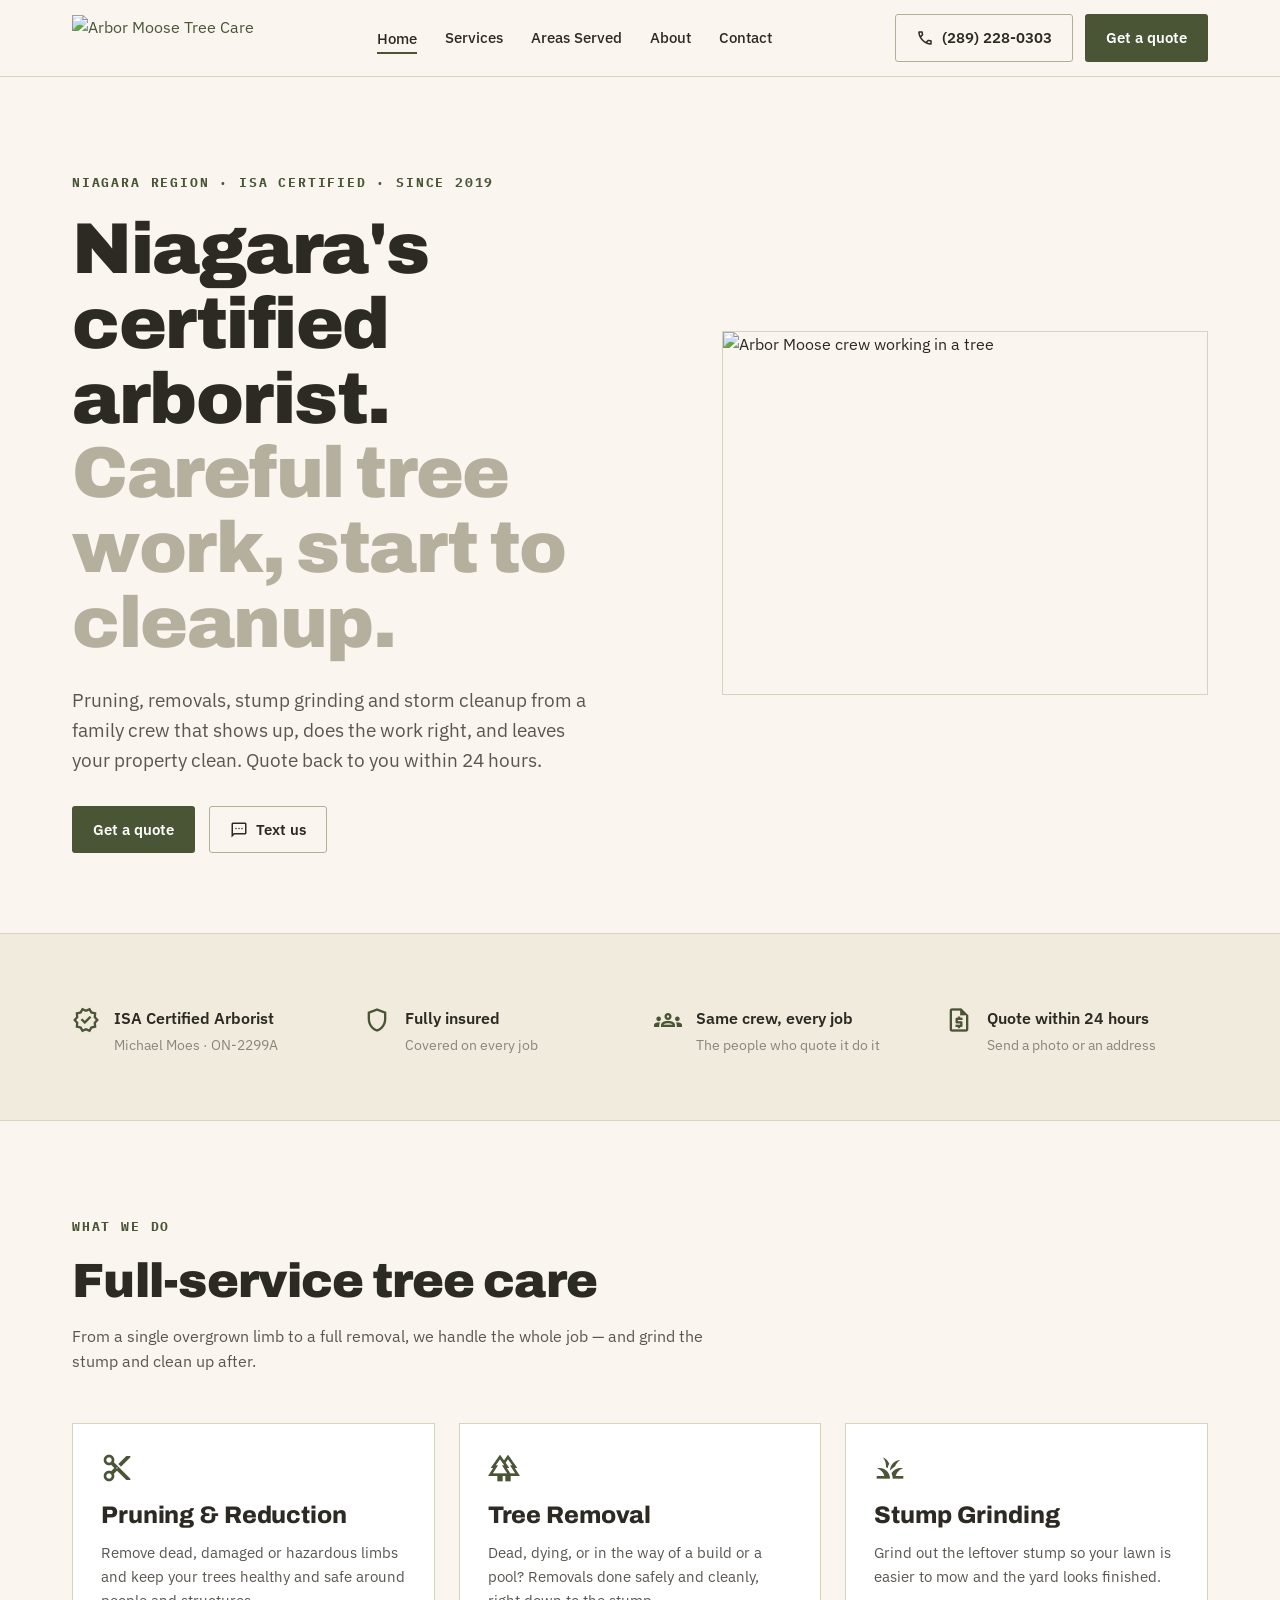
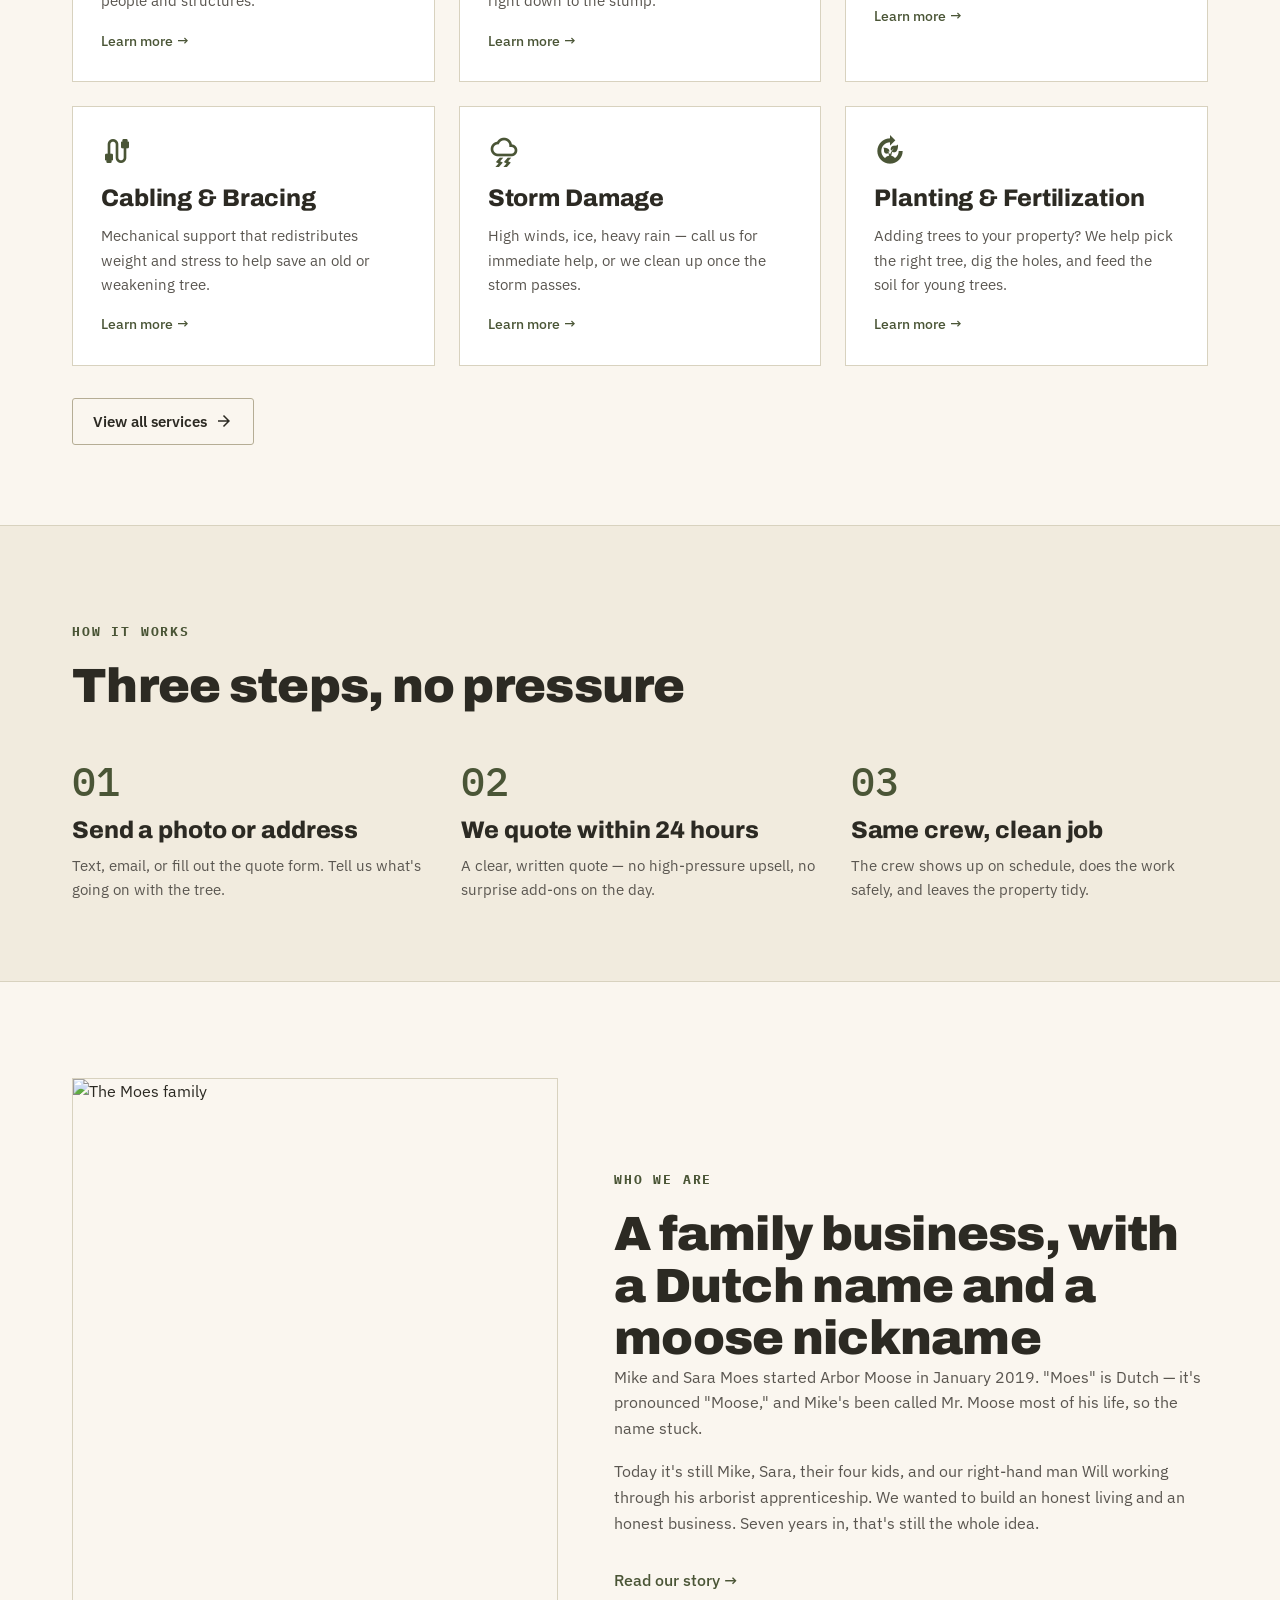
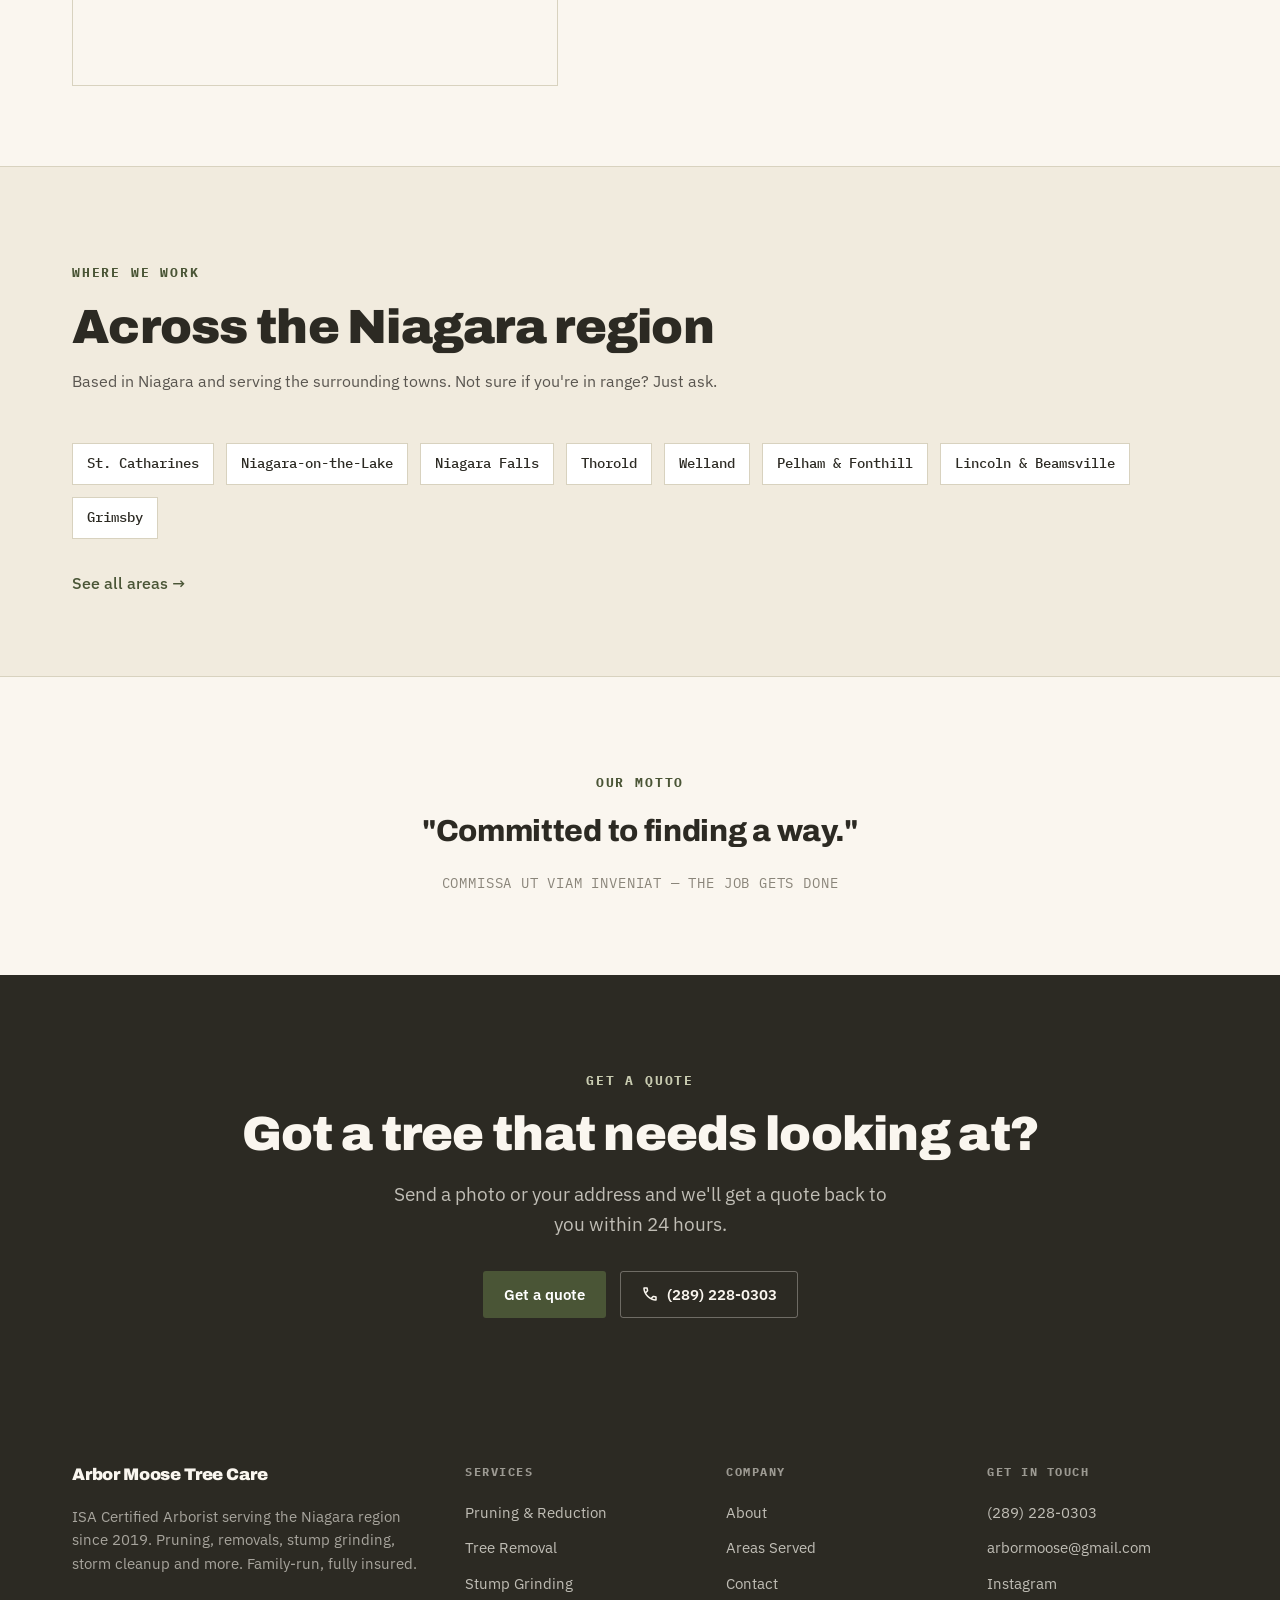
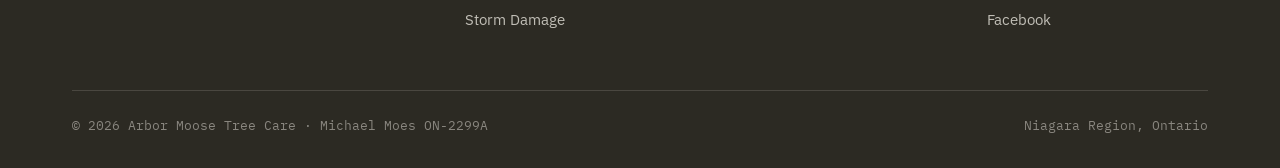
==== index.html @ eb131a4c "Arbor Moose demo site" ====
<!DOCTYPE html>
<html lang="en">
<head>
  <meta charset="UTF-8" />
  <meta name="viewport" content="width=device-width, initial-scale=1" />
  <title>Arbor Moose Tree Care | Certified Arborist in Niagara</title>
  <meta name="description" content="ISA Certified Arborist serving the Niagara region. Pruning, tree removal, stump grinding, cabling, storm damage and planting. Family-run since 2019. Get a quote within 24 hours." />
  <link rel="preconnect" href="https://fonts.googleapis.com" />
  <link rel="preconnect" href="https://fonts.gstatic.com" crossorigin />
  <link href="https://fonts.googleapis.com/css2?family=Archivo:wght@800;900&family=IBM+Plex+Sans:wght@400;500;600&family=IBM+Plex+Mono:wght@500;700&display=swap" rel="stylesheet" />
  <link rel="stylesheet" href="https://fonts.googleapis.com/css2?family=Material+Symbols+Outlined:opsz,wght,FILL,GRAD@24,400,0,0" />
  <link rel="stylesheet" href="styles.css" />
</head>
<body>

  <!-- HEADER -->
  <header class="site-header">
    <div class="container">
      <a class="brand-logo" href="index.html">
        <img src="https://images.squarespace-cdn.com/content/v1/6519e0341ae9af156c9cbae3/7228d030-b891-47cd-bd61-16172ab55fe0/ArborMooseTC-FINAL-web.png?format=1500w" alt="Arbor Moose Tree Care" />
      </a>
      <nav class="nav-links">
        <a href="index.html" class="active">Home</a>
        <a href="services.html">Services</a>
        <a href="areas.html">Areas Served</a>
        <a href="about.html">About</a>
        <a href="contact.html">Contact</a>
      </nav>
      <div class="nav-cta">
        <a class="btn btn-outline" href="tel:2892280303"><span class="material-symbols-outlined" style="font-size:18px">call</span> (289) 228-0303</a>
        <a class="btn btn-primary" href="contact.html">Get a quote</a>
        <button class="menu-toggle" aria-label="Menu">Menu</button>
      </div>
    </div>
  </header>

  <!-- HERO -->
  <section class="hero">
    <div class="container hero-split">
      <div class="reveal">
        <span class="eyebrow">Niagara Region · ISA Certified · Since 2019</span>
        <h1><span>Niagara's certified arborist.</span> <span class="ink-fade">Careful tree work, start to cleanup.</span></h1>
        <p class="lead">Pruning, removals, stump grinding and storm cleanup from a family crew that shows up, does the work right, and leaves your property clean. Quote back to you within 24 hours.</p>
        <div class="btn-row">
          <a class="btn btn-primary" href="contact.html">Get a quote</a>
          <a class="btn btn-outline" href="sms:2892280303"><span class="material-symbols-outlined" style="font-size:18px">sms</span> Text us</a>
        </div>
      </div>
      <div class="hero-photo reveal">
        <img class="photo" src="https://images.squarespace-cdn.com/content/v1/6519e0341ae9af156c9cbae3/4b97ef06-9db8-42a0-84b2-e4a99179d29b/20220610_112926.jpg" alt="Arbor Moose crew working in a tree" />
      </div>
    </div>
  </section>

  <!-- TRUST STRIP -->
  <section class="trust-strip tight">
    <div class="container trust-grid">
      <div class="trust-item reveal"><span class="material-symbols-outlined">verified</span><div><h4>ISA Certified Arborist</h4><p>Michael Moes · ON-2299A</p></div></div>
      <div class="trust-item reveal"><span class="material-symbols-outlined">shield</span><div><h4>Fully insured</h4><p>Covered on every job</p></div></div>
      <div class="trust-item reveal"><span class="material-symbols-outlined">groups</span><div><h4>Same crew, every job</h4><p>The people who quote it do it</p></div></div>
      <div class="trust-item reveal"><span class="material-symbols-outlined">request_quote</span><div><h4>Quote within 24 hours</h4><p>Send a photo or an address</p></div></div>
    </div>
  </section>

  <!-- SERVICES OVERVIEW -->
  <section>
    <div class="container">
      <div class="section-head reveal">
        <span class="eyebrow">What we do</span>
        <h2>Full-service tree care</h2>
        <p>From a single overgrown limb to a full removal, we handle the whole job — and grind the stump and clean up after.</p>
      </div>
      <div class="grid-3">
        <div class="card reveal"><span class="material-symbols-outlined">content_cut</span><h3>Pruning &amp; Reduction</h3><p>Remove dead, damaged or hazardous limbs and keep your trees healthy and safe around people and structures.</p><a class="link-arrow" href="services.html">Learn more <span class="ar">→</span></a></div>
        <div class="card reveal"><span class="material-symbols-outlined">forest</span><h3>Tree Removal</h3><p>Dead, dying, or in the way of a build or a pool? Removals done safely and cleanly, right down to the stump.</p><a class="link-arrow" href="services.html">Learn more <span class="ar">→</span></a></div>
        <div class="card reveal"><span class="material-symbols-outlined">grass</span><h3>Stump Grinding</h3><p>Grind out the leftover stump so your lawn is easier to mow and the yard looks finished.</p><a class="link-arrow" href="services.html">Learn more <span class="ar">→</span></a></div>
        <div class="card reveal"><span class="material-symbols-outlined">cable</span><h3>Cabling &amp; Bracing</h3><p>Mechanical support that redistributes weight and stress to help save an old or weakening tree.</p><a class="link-arrow" href="services.html">Learn more <span class="ar">→</span></a></div>
        <div class="card reveal"><span class="material-symbols-outlined">thunderstorm</span><h3>Storm Damage</h3><p>High winds, ice, heavy rain — call us for immediate help, or we clean up once the storm passes.</p><a class="link-arrow" href="services.html">Learn more <span class="ar">→</span></a></div>
        <div class="card reveal"><span class="material-symbols-outlined">compost</span><h3>Planting &amp; Fertilization</h3><p>Adding trees to your property? We help pick the right tree, dig the holes, and feed the soil for young trees.</p><a class="link-arrow" href="services.html">Learn more <span class="ar">→</span></a></div>
      </div>
      <div class="btn-row reveal"><a class="btn btn-outline" href="services.html">View all services <span class="material-symbols-outlined" style="font-size:18px">arrow_forward</span></a></div>
    </div>
  </section>

  <!-- HOW IT WORKS -->
  <section class="trust-strip">
    <div class="container">
      <div class="section-head reveal">
        <span class="eyebrow">How it works</span>
        <h2>Three steps, no pressure</h2>
      </div>
      <div class="steps">
        <div class="step reveal"><div class="num">01</div><h3>Send a photo or address</h3><p>Text, email, or fill out the quote form. Tell us what's going on with the tree.</p></div>
        <div class="step reveal"><div class="num">02</div><h3>We quote within 24 hours</h3><p>A clear, written quote — no high-pressure upsell, no surprise add-ons on the day.</p></div>
        <div class="step reveal"><div class="num">03</div><h3>Same crew, clean job</h3><p>The crew shows up on schedule, does the work safely, and leaves the property tidy.</p></div>
      </div>
    </div>
  </section>

  <!-- ABOUT TEASER -->
  <section>
    <div class="container two-col">
      <div class="col-photo reveal">
        <img class="photo" src="https://images.squarespace-cdn.com/content/v1/6519e0341ae9af156c9cbae3/07b4c1d0-6e93-46ef-af55-3506576950b1/20210811_190909.jpg" alt="The Moes family" />
      </div>
      <div class="reveal">
        <span class="eyebrow">Who we are</span>
        <h2>A family business, with a Dutch name and a moose nickname</h2>
        <p>Mike and Sara Moes started Arbor Moose in January 2019. "Moes" is Dutch — it's pronounced "Moose," and Mike's been called Mr. Moose most of his life, so the name stuck.</p>
        <p>Today it's still Mike, Sara, their four kids, and our right-hand man Will working through his arborist apprenticeship. We wanted to build an honest living and an honest business. Seven years in, that's still the whole idea.</p>
        <div class="btn-row"><a class="link-arrow" href="about.html">Read our story <span class="ar">→</span></a></div>
      </div>
    </div>
  </section>

  <!-- WHERE WE WORK -->
  <section class="trust-strip">
    <div class="container">
      <div class="section-head reveal">
        <span class="eyebrow">Where we work</span>
        <h2>Across the Niagara region</h2>
        <p>Based in Niagara and serving the surrounding towns. Not sure if you're in range? Just ask.</p>
      </div>
      <div class="chips reveal">
        <div class="chip">St. Catharines</div>
        <div class="chip">Niagara-on-the-Lake</div>
        <div class="chip">Niagara Falls</div>
        <div class="chip">Thorold</div>
        <div class="chip">Welland</div>
        <div class="chip">Pelham &amp; Fonthill</div>
        <div class="chip">Lincoln &amp; Beamsville</div>
        <div class="chip">Grimsby</div>
      </div>
      <div class="btn-row reveal"><a class="link-arrow" href="areas.html">See all areas <span class="ar">→</span></a></div>
    </div>
  </section>

  <!-- VALUES / MOTTO -->
  <section>
    <div class="container quote-block reveal">
      <span class="eyebrow" style="text-align:center">Our motto</span>
      <blockquote>"Committed to finding a way."</blockquote>
      <cite>Commissa ut viam inveniat — the job gets done</cite>
    </div>
  </section>

  <!-- FINAL CTA -->
  <section data-theme="dark" class="cta-final">
    <div class="container">
      <div class="reveal">
        <span class="eyebrow">Get a quote</span>
        <h2>Got a tree that needs looking at?</h2>
        <p class="lead" style="margin:0 auto 8px">Send a photo or your address and we'll get a quote back to you within 24 hours.</p>
        <div class="btn-row">
          <a class="btn btn-primary" href="contact.html">Get a quote</a>
          <a class="btn btn-outline" href="tel:2892280303"><span class="material-symbols-outlined" style="font-size:18px">call</span> (289) 228-0303</a>
        </div>
      </div>
    </div>
  </section>

  <!-- FOOTER -->
  <footer class="site-footer">
    <div class="container">
      <div class="footer-grid">
        <div>
          <span class="brand-logo"><span class="name">Arbor Moose Tree Care</span></span>
          <p>ISA Certified Arborist serving the Niagara region since 2019. Pruning, removals, stump grinding, storm cleanup and more. Family-run, fully insured.</p>
        </div>
        <div>
          <h4>Services</h4>
          <ul class="footer-links">
            <li><a href="services.html">Pruning &amp; Reduction</a></li>
            <li><a href="services.html">Tree Removal</a></li>
            <li><a href="services.html">Stump Grinding</a></li>
            <li><a href="services.html">Storm Damage</a></li>
          </ul>
        </div>
        <div>
          <h4>Company</h4>
          <ul class="footer-links">
            <li><a href="about.html">About</a></li>
            <li><a href="areas.html">Areas Served</a></li>
            <li><a href="contact.html">Contact</a></li>
          </ul>
        </div>
        <div>
          <h4>Get in touch</h4>
          <ul class="footer-links">
            <li><a href="tel:2892280303">(289) 228-0303</a></li>
            <li><a href="mailto:arbormoose@gmail.com">arbormoose@gmail.com</a></li>
            <li><a href="https://www.instagram.com/arbormoose/" target="_blank" rel="noopener">Instagram</a></li>
            <li><a href="https://www.facebook.com/arbormoose/" target="_blank" rel="noopener">Facebook</a></li>
          </ul>
        </div>
      </div>
      <div class="footer-bottom">
        <span>© <span id="year">2026</span> Arbor Moose Tree Care · Michael Moes ON-2299A</span>
        <span>Niagara Region, Ontario</span>
      </div>
    </div>
  </footer>

  <script src="main.js"></script>
</body>
</html>
---- styles.css ----
/* ============================================================
   Arbor Moose Tree Care — Outdoor-Utility-Honest register
   Shared stylesheet for all pages
   ============================================================ */

:root {
  /* Backgrounds — warm sun-bleached system */
  --bg-app:     #faf6ef;
  --bg-surface: #ffffff;
  --bg-elev:    #f1ebde;
  --bg-deep:    #e3dcc8;
  --bg-dark:    #2c2a23;

  /* Brand — weathered olive */
  --brand:        #4a5536;
  --brand-bright: #5d6943;
  --brand-deep:   #2f3722;
  --brand-soft:   #e8e3d0;
  --brand-tint:   #c9ccb1;

  /* Text */
  --ink:        #2c2a23;
  --ink-muted:  #5a5650;
  --ink-soft:   #8a857a;
  --ink-faint:  #b5b09e;

  /* Lines */
  --hairline:        #d8d2bf;
  --hairline-strong: #b5ad95;

  /* Accents */
  --rust:      #a0481c;
  --rust-soft: #efd9c8;
  --mustard:   #b58f3a;

  /* Layout */
  --container: 1200px;
  --container-narrow: 760px;

  /* Radius — sharp */
  --radius: 0;
  --radius-pill: 3px;

  /* Shadows */
  --shadow-sm: 0 1px 2px rgba(44, 42, 35, 0.06), 0 0 0 1px rgba(44, 42, 35, 0.06);
  --shadow-md: 0 4px 14px rgba(44, 42, 35, 0.09), 0 0 0 1px rgba(44, 42, 35, 0.05);
  --shadow-lg: 0 14px 40px rgba(44, 42, 35, 0.16), 0 0 0 1px rgba(44, 42, 35, 0.05);
  --shadow-brand: 0 6px 20px rgba(74, 85, 54, 0.28);

  /* Easings */
  --ease-out: cubic-bezier(0.16, 1, 0.3, 1);
  --ease-in-out: cubic-bezier(0.65, 0, 0.35, 1);

  /* Fonts */
  --font-display: 'Archivo', system-ui, -apple-system, sans-serif;
  --font-body:    'IBM Plex Sans', system-ui, -apple-system, sans-serif;
  --font-mono:    'IBM Plex Mono', ui-monospace, SFMono-Regular, monospace;
}

/* ---------- Reset ---------- */
*, *::before, *::after { box-sizing: border-box; margin: 0; padding: 0; }

html { scroll-behavior: smooth; }

body {
  font-family: var(--font-body);
  font-size: 16px;
  line-height: 1.6;
  color: var(--ink);
  background: var(--bg-app);
  -webkit-font-smoothing: antialiased;
}

img { max-width: 100%; display: block; }

a { color: var(--brand); text-decoration: none; }

/* ---------- Photography treatment ---------- */
.photo {
  filter: contrast(1.02) saturate(0.92) sepia(0.04);
  object-fit: cover;
  width: 100%;
  height: 100%;
}

/* ---------- Typography ---------- */
h1, h2, h3, h4 { font-family: var(--font-display); font-weight: 900; color: var(--ink); }

h1 { font-size: 4.5rem; line-height: 1.04; letter-spacing: -0.02em; }
h2 { font-size: 3rem; line-height: 1.08; letter-spacing: -0.015em; }
h3 { font-size: 1.5rem; line-height: 1.25; letter-spacing: -0.005em; font-weight: 800; }

p { color: var(--ink-muted); max-width: 65ch; }

.lead { font-size: 1.2rem; line-height: 1.55; color: var(--ink-muted); max-width: 520px; }

.ink-fade { color: var(--ink-faint); }

.eyebrow {
  font-family: var(--font-mono);
  font-size: 0.8125rem;
  font-weight: 700;
  text-transform: uppercase;
  letter-spacing: 0.14em;
  color: var(--brand);
  display: block;
  margin-bottom: 18px;
}

/* ---------- Layout ---------- */
.container { max-width: var(--container); margin: 0 auto; padding: 0 32px; }
.narrow { max-width: var(--container-narrow); }

section { padding: 96px 0 80px; }
section.tight { padding: 72px 0 64px; }

.section-head { margin-bottom: 48px; }
.section-head p { margin-top: 16px; }

/* ---------- Header ---------- */
.site-header {
  position: sticky; top: 0; z-index: 100;
  height: 77px;
  display: flex; align-items: center;
  background: rgba(250, 246, 239, 0.92);
  backdrop-filter: saturate(1.4) blur(10px);
  -webkit-backdrop-filter: saturate(1.4) blur(10px);
  border-bottom: 1px solid var(--hairline);
}
.site-header .container { display: flex; align-items: center; justify-content: space-between; width: 100%; }
.brand-logo { display: flex; align-items: center; gap: 10px; }
.brand-logo img { height: 46px; width: auto; filter: none; }
.brand-logo .name { font-family: var(--font-display); font-weight: 900; font-size: 1.05rem; letter-spacing: -0.01em; color: var(--ink); }
.nav-links { display: flex; align-items: center; gap: 28px; }
.nav-links a { color: var(--ink); font-weight: 500; font-size: 0.95rem; padding-bottom: 2px; }
.nav-links a:hover { color: var(--brand); }
.nav-links a.active { border-bottom: 2px solid var(--brand); margin-top: 4px; }
.nav-cta { display: flex; align-items: center; gap: 12px; }

.menu-toggle { display: none; background: none; border: none; cursor: pointer; font-family: var(--font-mono); font-size: 0.8rem; font-weight: 700; text-transform: uppercase; letter-spacing: 0.1em; color: var(--ink); }

/* ---------- Buttons ---------- */
.btn {
  display: inline-flex; align-items: center; gap: 8px;
  font-family: var(--font-body); font-weight: 600; font-size: 14.5px;
  padding: 11px 20px; border-radius: var(--radius-pill);
  cursor: pointer; border: 1px solid transparent;
  transition: transform 200ms var(--ease-out), background 200ms var(--ease-out), box-shadow 200ms var(--ease-out), border-color 200ms var(--ease-out);
}
.btn:active { transform: scale(0.97); transition-duration: 100ms; }
.btn-primary { background: var(--brand); color: #fff; }
.btn-primary:hover { background: var(--brand-bright); transform: translateY(-1px); box-shadow: var(--shadow-brand); }
.btn-outline { background: transparent; color: var(--ink); border: 1px solid var(--hairline-strong); }
.btn-outline:hover { background: var(--brand-soft); border-color: var(--brand); }
.btn-row { display: flex; flex-wrap: wrap; gap: 14px; margin-top: 32px; }

.link-arrow { font-weight: 500; color: var(--brand); display: inline-flex; align-items: center; gap: 4px; }
.link-arrow .ar { transition: transform 200ms var(--ease-out); }
.link-arrow:hover .ar { transform: translateX(2px); }

/* ---------- Hero ---------- */
.hero { padding: 96px 0 80px; }
.hero.compact { padding: 80px 0 56px; }
.hero h1 { margin-bottom: 24px; }
.hero .lead { margin-bottom: 0; }

.hero-split { display: grid; grid-template-columns: 1.1fr 0.9fr; gap: 56px; align-items: center; }
.hero-photo { aspect-ratio: 4/3; overflow: hidden; border: 1px solid var(--hairline); }

/* ---------- Trust strip ---------- */
.trust-strip { background: var(--bg-elev); border-top: 1px solid var(--hairline); border-bottom: 1px solid var(--hairline); }
.trust-grid { display: grid; grid-template-columns: repeat(4, 1fr); gap: 28px; }
.trust-item { display: flex; gap: 14px; align-items: flex-start; }
.trust-item .ic { font-family: var(--font-mono); color: var(--brand); flex-shrink: 0; }
.material-symbols-outlined { font-variation-settings: 'FILL' 0, 'wght' 400, 'GRAD' 0, 'opsz' 24; }
.trust-item .material-symbols-outlined { color: var(--brand); font-size: 28px; }
.trust-item h4 { font-family: var(--font-body); font-weight: 600; font-size: 0.98rem; color: var(--ink); margin-bottom: 2px; }
.trust-item p { font-size: 0.875rem; color: var(--ink-soft); }

/* ---------- Cards / service grid ---------- */
.grid-3 { display: grid; grid-template-columns: repeat(3, 1fr); gap: 24px; }
.grid-2 { display: grid; grid-template-columns: repeat(2, 1fr); gap: 24px; }

.card {
  background: var(--bg-surface); border: 1px solid var(--hairline);
  padding: 28px; border-radius: var(--radius);
  transition: transform 200ms var(--ease-out), box-shadow 200ms var(--ease-out);
}
.card:hover { transform: translateY(-2px); box-shadow: var(--shadow-sm); }
.card .material-symbols-outlined { font-size: 32px; color: var(--brand); margin-bottom: 16px; }
.card h3 { margin-bottom: 10px; }
.card p { font-size: 0.95rem; }
.card .link-arrow { margin-top: 16px; display: inline-flex; font-size: 0.9rem; }

/* ---------- Steps ---------- */
.steps { display: grid; grid-template-columns: repeat(3, 1fr); gap: 32px; }
.step .num { font-family: var(--font-mono); font-size: 2.5rem; font-weight: 500; color: var(--brand); line-height: 1; }
.step h3 { margin: 14px 0 8px; }
.step p { font-size: 0.95rem; }

/* ---------- Chips ---------- */
.chips { display: flex; flex-wrap: wrap; gap: 12px; }
.chip {
  font-family: var(--font-mono); font-size: 0.85rem; font-weight: 500;
  background: var(--bg-surface); border: 1px solid var(--hairline);
  padding: 9px 14px; color: var(--ink);
}
.chip span { color: var(--brand); }

/* ---------- About / two-col ---------- */
.two-col { display: grid; grid-template-columns: 0.9fr 1.1fr; gap: 56px; align-items: center; }
.two-col.flip { grid-template-columns: 1.1fr 0.9fr; }
.two-col .col-photo { aspect-ratio: 4/5; overflow: hidden; border: 1px solid var(--hairline); }
.two-col p + p { margin-top: 18px; }

/* ---------- Quote / testimonial ---------- */
.quote-block { text-align: center; max-width: 760px; margin: 0 auto; }
.quote-block .stars { color: var(--mustard); font-variation-settings: 'FILL' 1; margin-bottom: 20px; }
.quote-block blockquote { font-family: var(--font-display); font-weight: 800; font-size: 1.9rem; line-height: 1.28; letter-spacing: -0.01em; color: var(--ink); }
.quote-block cite { display: block; margin-top: 22px; font-family: var(--font-mono); font-size: 0.85rem; font-style: normal; color: var(--ink-soft); text-transform: uppercase; letter-spacing: 0.06em; }

/* ---------- Areas list ---------- */
.area-card { background: var(--bg-surface); border: 1px solid var(--hairline); padding: 28px; }
.area-card .material-symbols-outlined { color: var(--brand); font-size: 24px; vertical-align: middle; }
.area-card h3 { display: inline-block; margin-left: 6px; vertical-align: middle; }
.area-card p { font-size: 0.95rem; margin-top: 12px; }

/* ---------- Contact ---------- */
.contact-grid { display: grid; grid-template-columns: 1fr 1fr; gap: 48px; }
.contact-card { background: var(--bg-surface); border: 1px solid var(--hairline); padding: 36px; }
.contact-line { display: flex; align-items: center; gap: 14px; padding: 16px 0; border-bottom: 1px solid var(--hairline); }
.contact-line:last-child { border-bottom: none; }
.contact-line .material-symbols-outlined { color: var(--brand); }
.contact-line a, .contact-line span { font-size: 1.05rem; color: var(--ink); font-weight: 500; }
.contact-line small { display: block; font-family: var(--font-mono); font-size: 0.72rem; text-transform: uppercase; letter-spacing: 0.1em; color: var(--ink-soft); }

/* ---------- Dark sections ---------- */
[data-theme="dark"] {
  --bg-app: var(--bg-dark);
  --bg-surface: rgba(255,255,255,0.04);
  --bg-elev: rgba(255,255,255,0.06);
  --ink: #faf6ef;
  --ink-muted: rgba(250,246,239,0.72);
  --ink-soft: rgba(250,246,239,0.55);
  --ink-faint: rgba(250,246,239,0.32);
  --hairline: rgba(250,246,239,0.14);
  --hairline-strong: rgba(250,246,239,0.32);
  --brand-soft: rgba(250,246,239,0.06);
}
[data-theme="dark"] { background: var(--bg-dark); color: var(--ink); }
[data-theme="dark"] .btn-outline { color: var(--ink); border-color: var(--hairline-strong); }
[data-theme="dark"] .btn-outline:hover { background: rgba(250,246,239,0.08); border-color: rgba(250,246,239,0.5); }
[data-theme="dark"] .eyebrow { color: var(--brand-tint); }

.cta-final { text-align: center; }
.cta-final h2 { margin-bottom: 18px; }
.cta-final p { margin: 0 auto; }
.cta-final .btn-row { justify-content: center; }

/* ---------- Footer ---------- */
.site-footer { background: var(--bg-dark); color: rgba(250,246,239,0.72); padding: 64px 0 32px; }
.footer-grid { display: grid; grid-template-columns: 1.6fr 1fr 1fr 1fr; gap: 40px; margin-bottom: 48px; }
.site-footer h4 { font-family: var(--font-mono); font-weight: 700; font-size: 0.78rem; text-transform: uppercase; letter-spacing: 0.12em; color: rgba(250,246,239,0.55); margin-bottom: 18px; }
.site-footer .brand-logo .name { color: #faf6ef; }
.site-footer p { color: rgba(250,246,239,0.6); font-size: 0.92rem; margin-top: 16px; }
.footer-links { list-style: none; }
.footer-links li { margin-bottom: 10px; }
.footer-links a { color: rgba(250,246,239,0.72); font-size: 0.92rem; }
.footer-links a:hover { color: #faf6ef; }
.footer-bottom { border-top: 1px solid rgba(250,246,239,0.14); padding-top: 24px; display: flex; justify-content: space-between; flex-wrap: wrap; gap: 12px; font-size: 0.82rem; color: rgba(250,246,239,0.45); font-family: var(--font-mono); }

/* ---------- Reveal ---------- */
.reveal { opacity: 0; transform: translateY(20px); transition: opacity 0.6s var(--ease-out), transform 0.6s var(--ease-out); }
.reveal.in-view { opacity: 1; transform: translateY(0); }

/* ---------- Responsive ---------- */
@media (max-width: 920px) {
  h1 { font-size: 3rem; }
  h2 { font-size: 2.25rem; }
  .hero-split, .two-col, .two-col.flip, .contact-grid { grid-template-columns: 1fr; gap: 36px; }
  .grid-3, .steps { grid-template-columns: repeat(2, 1fr); }
  .trust-grid { grid-template-columns: repeat(2, 1fr); }
  .footer-grid { grid-template-columns: 1fr 1fr; }
  .nav-links, .nav-cta .btn-quote-label { display: none; }
  .menu-toggle { display: inline-block; }
  .nav-links.open { display: flex; position: absolute; top: 77px; left: 0; right: 0; flex-direction: column; background: var(--bg-app); border-bottom: 1px solid var(--hairline); padding: 20px 32px; gap: 18px; }
}
@media (max-width: 560px) {
  .container { padding: 0 20px; }
  h1 { font-size: 2.4rem; }
  h2 { font-size: 1.9rem; }
  .grid-3, .grid-2, .steps, .trust-grid, .footer-grid { grid-template-columns: 1fr; }
  .quote-block blockquote { font-size: 1.4rem; }
}

@media (prefers-reduced-motion: reduce) {
  .reveal { transform: none; transition: opacity 0.3s ease; }
  html { scroll-behavior: auto; }
}
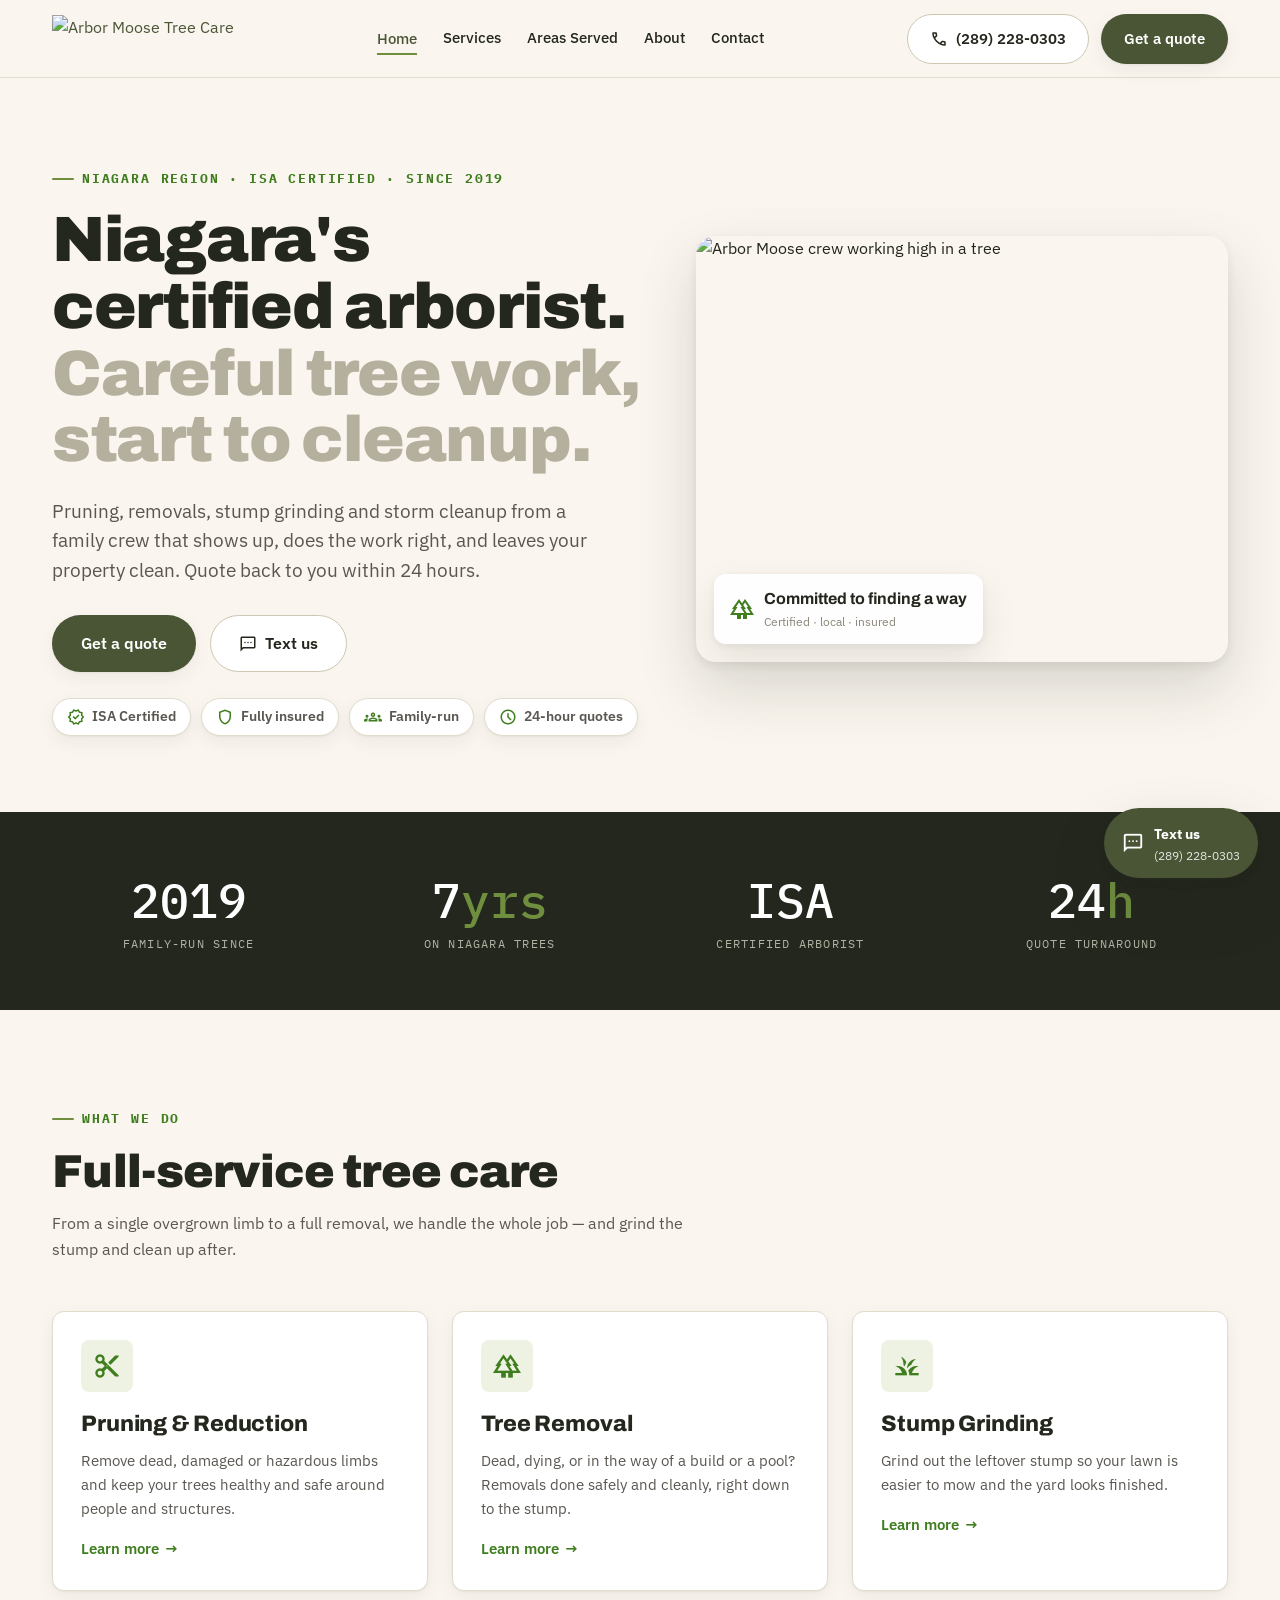
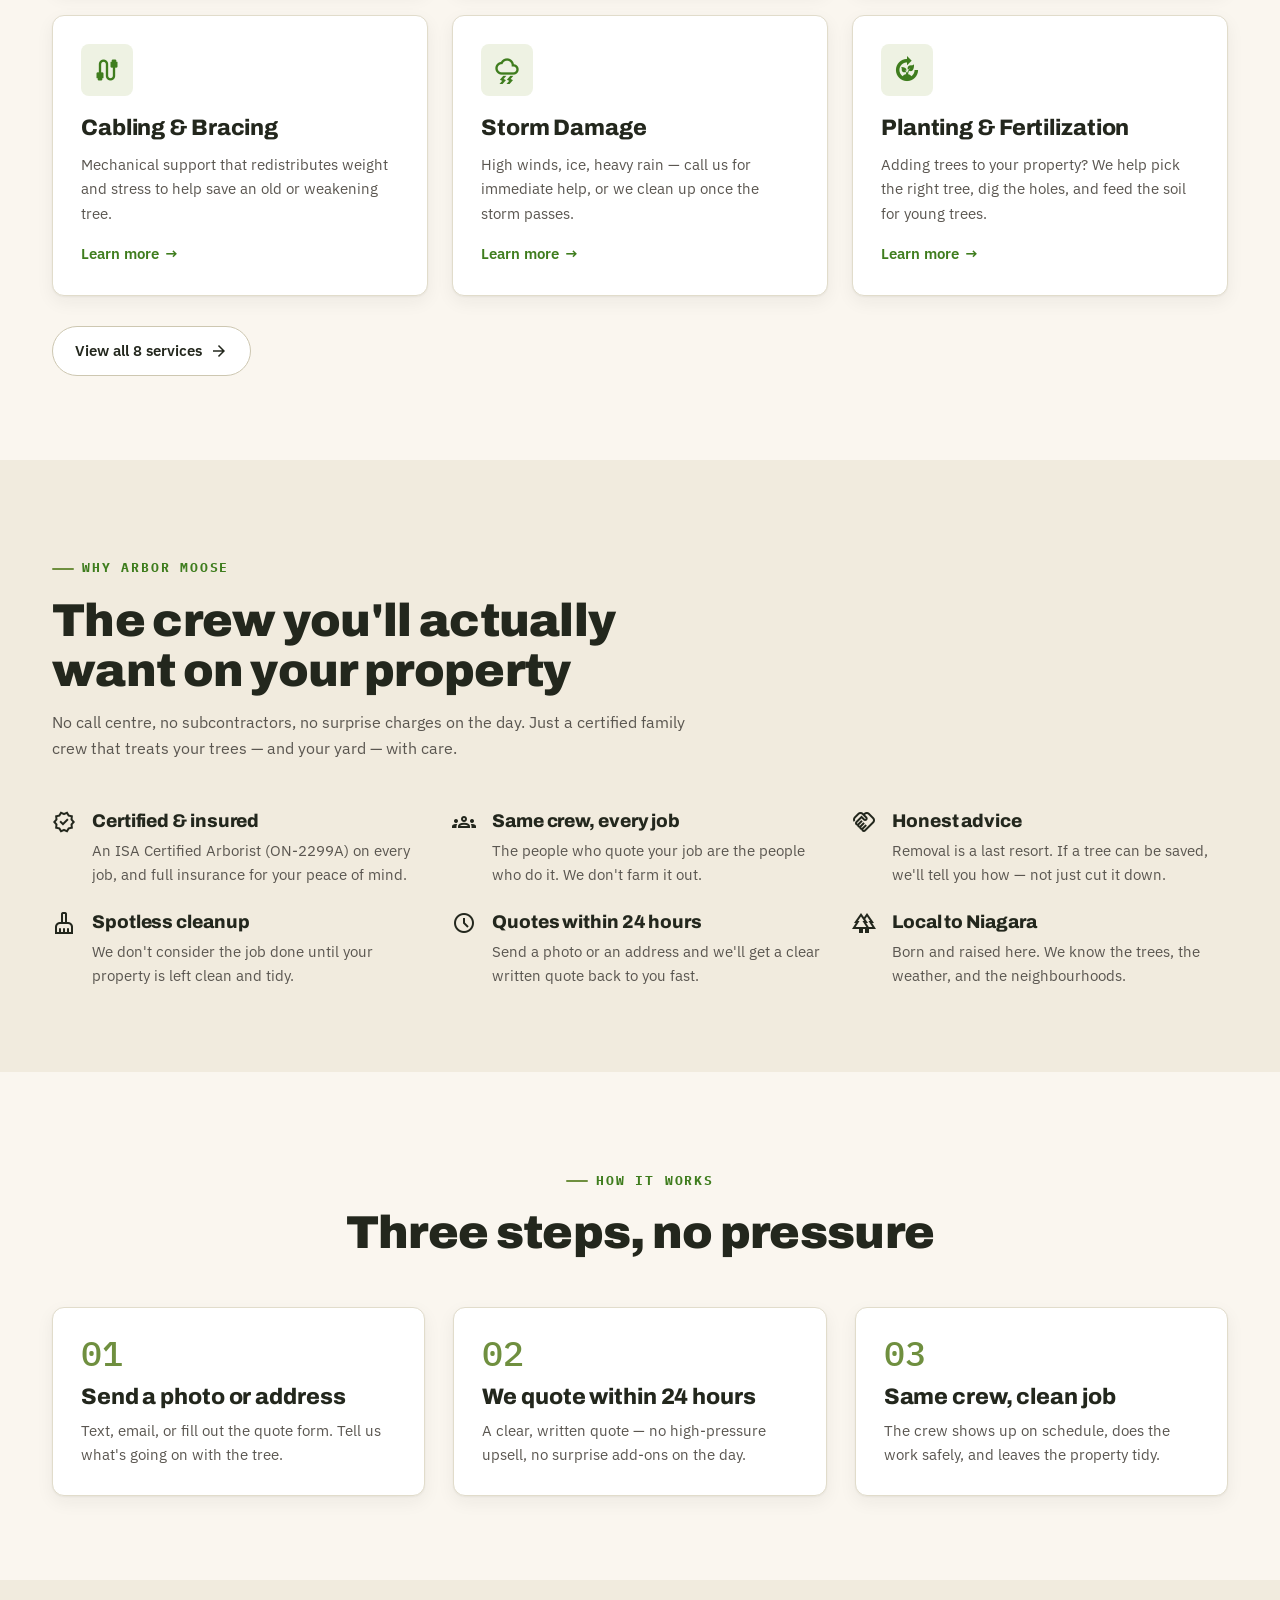
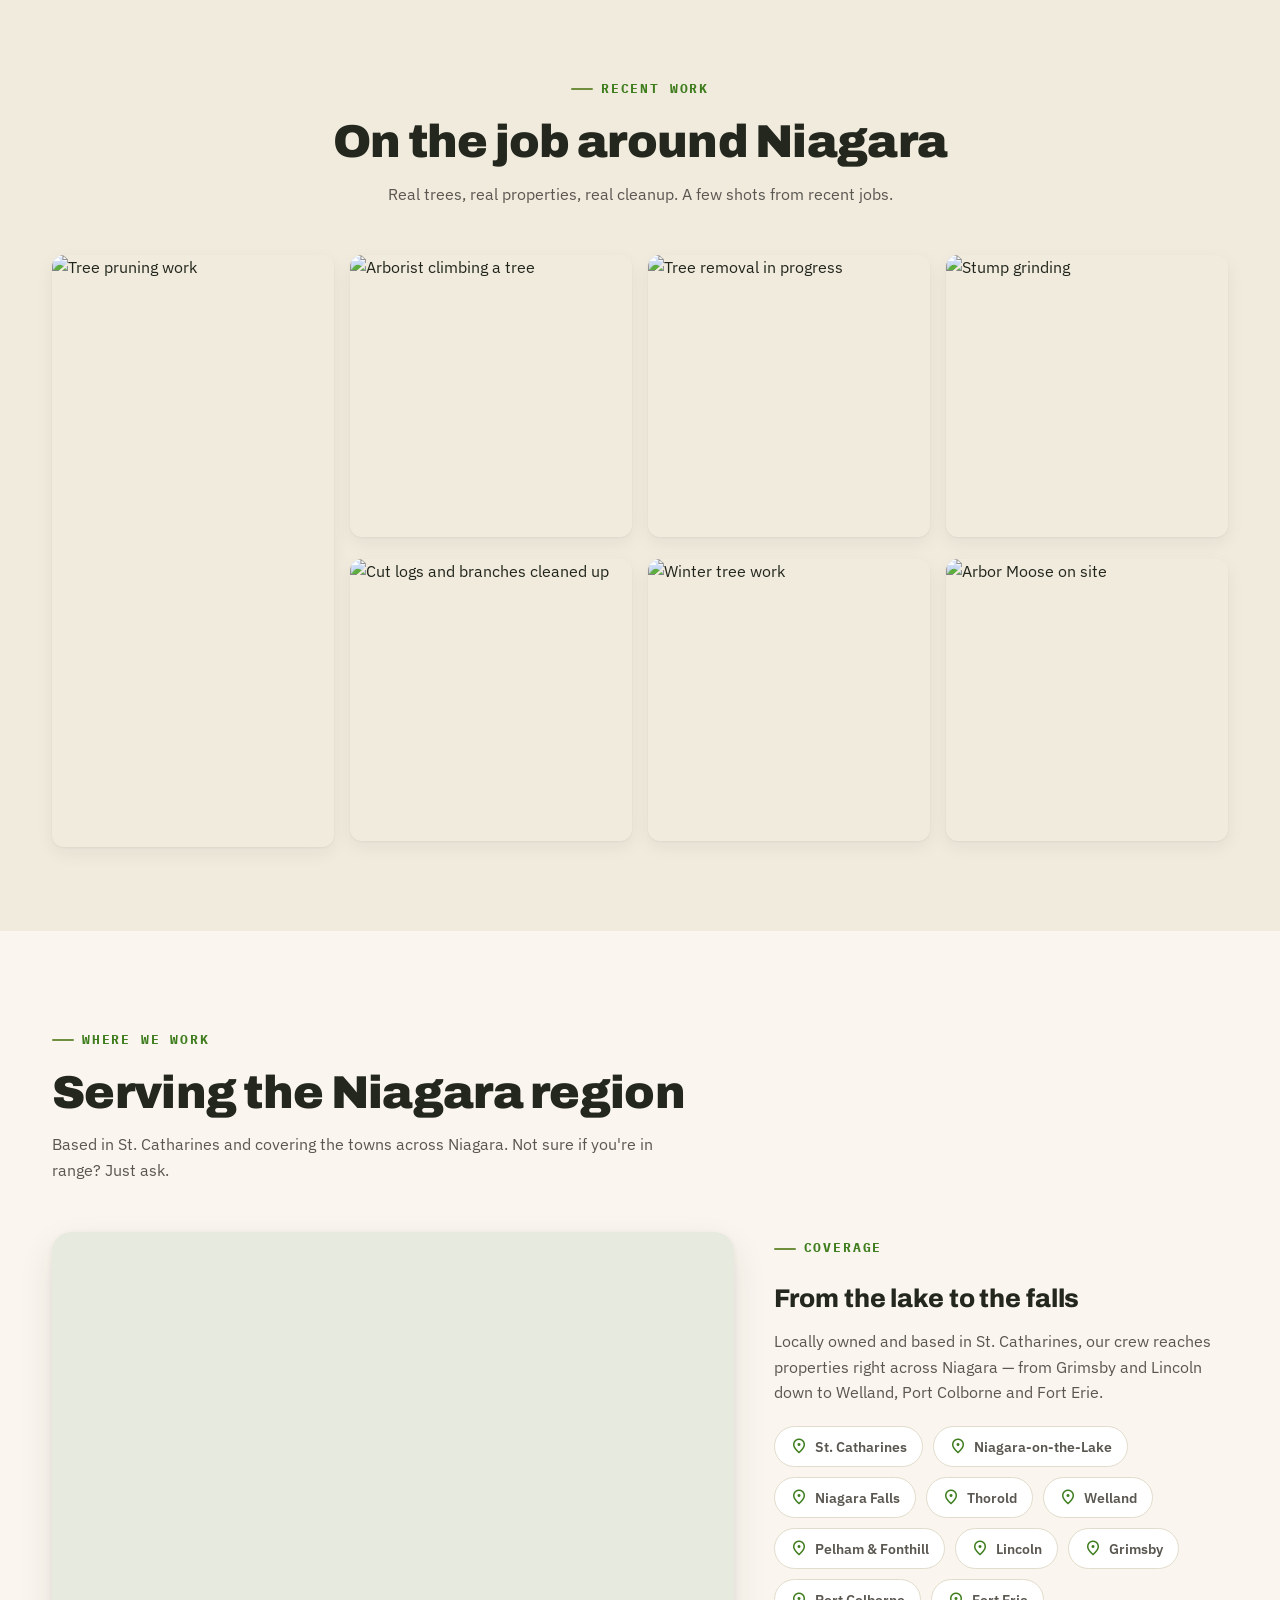
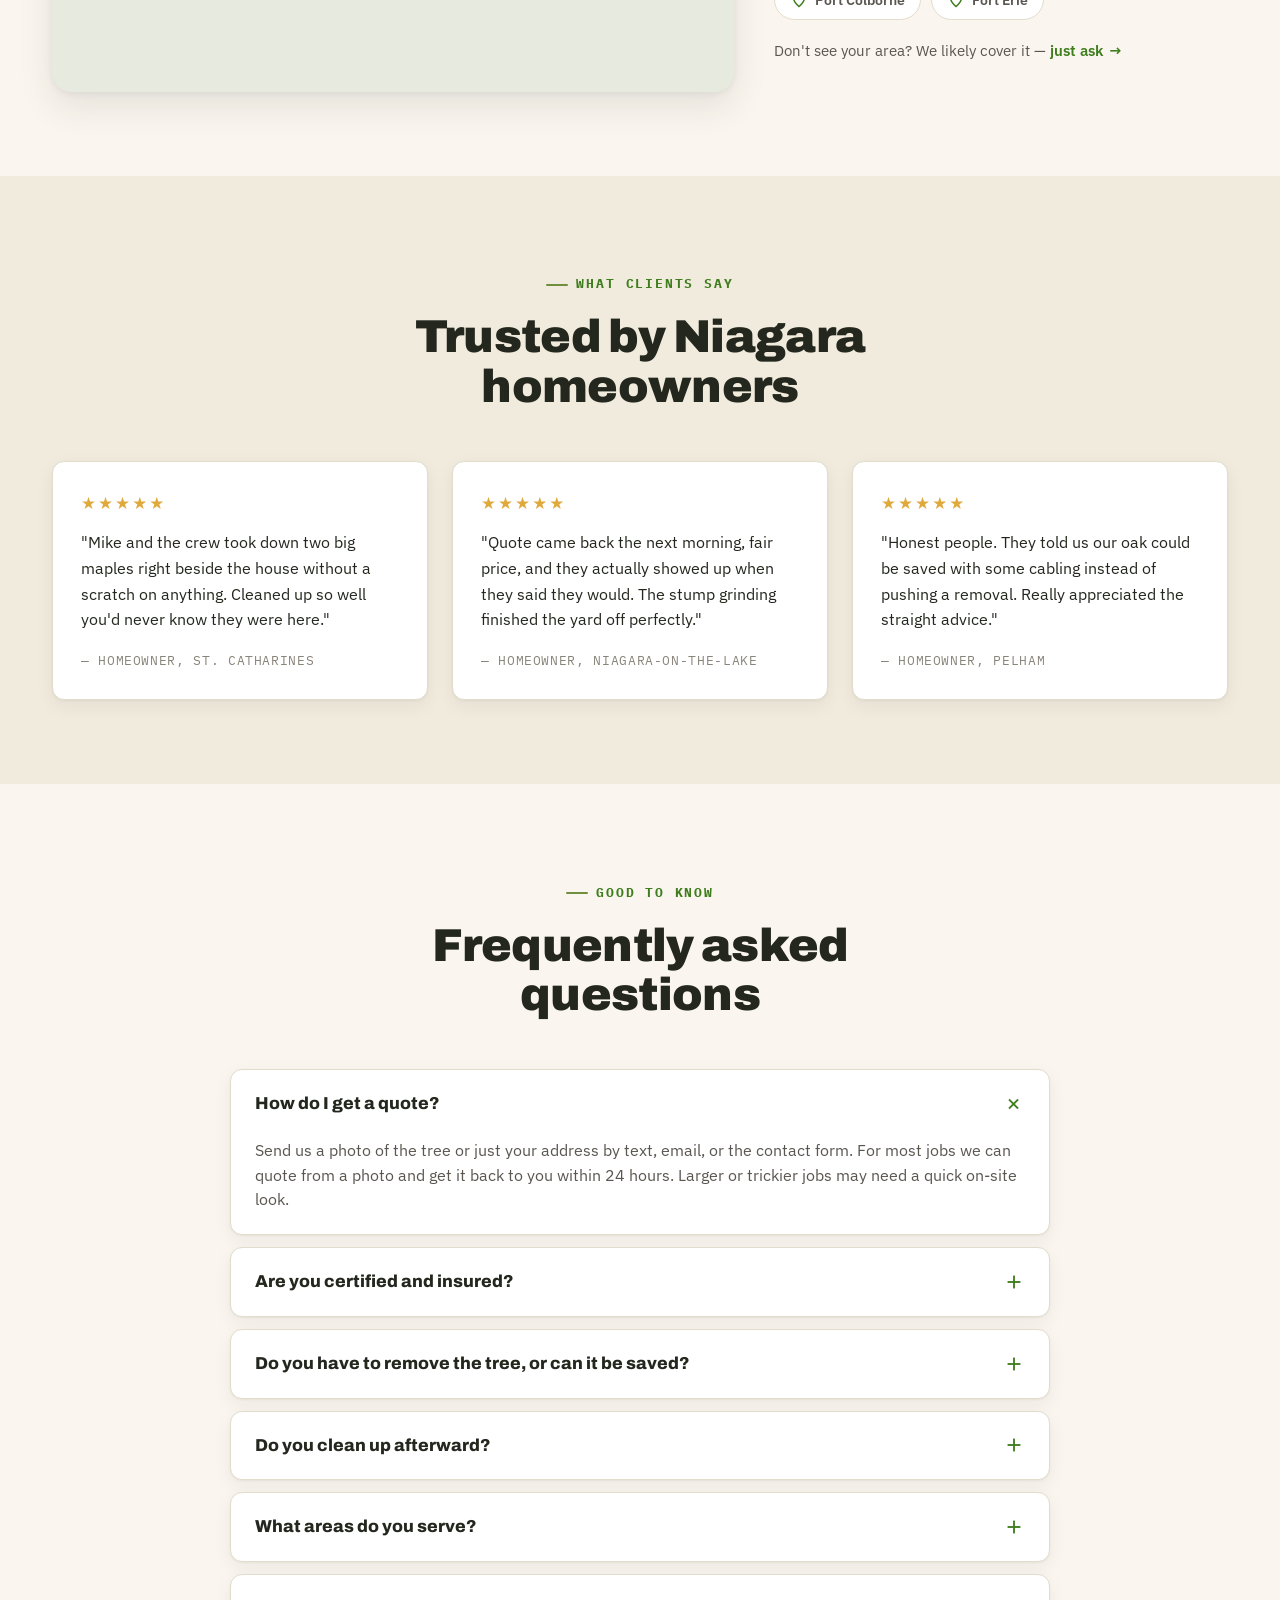
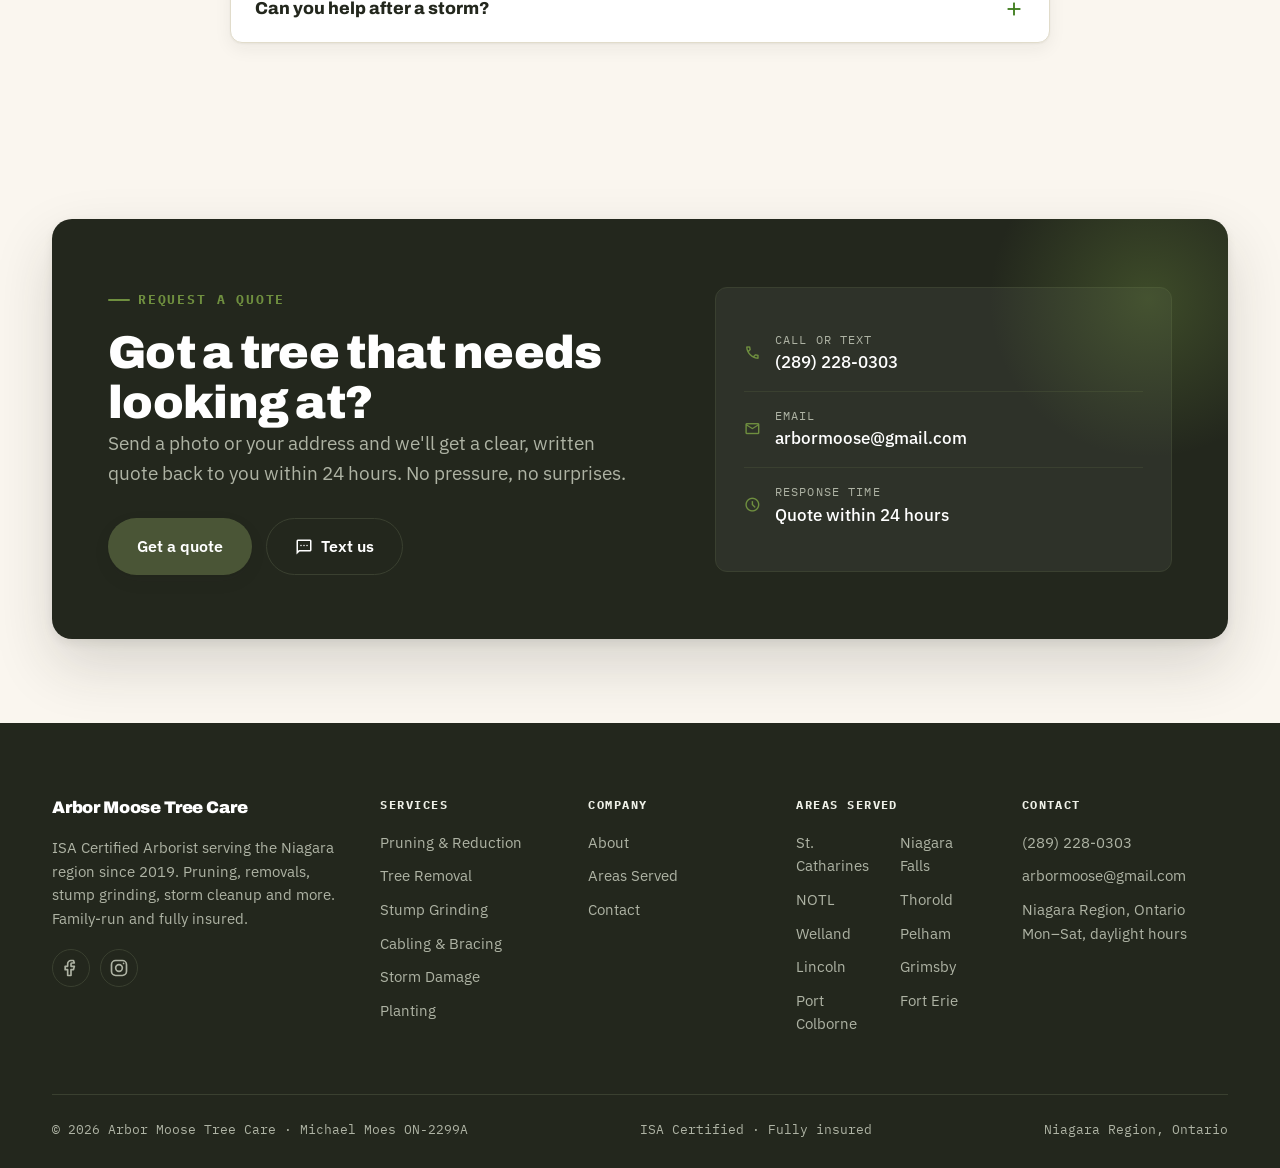
==== commit 6bed10f8: "Bigger build: rounded UI, map, stats, FAQ, testimonials, long footer" ====
--- a/index.html
+++ b/index.html
@@ -4,7 +4,7 @@
   <meta charset="UTF-8" />
   <meta name="viewport" content="width=device-width, initial-scale=1" />
   <title>Arbor Moose Tree Care | Certified Arborist in Niagara</title>
-  <meta name="description" content="ISA Certified Arborist serving the Niagara region. Pruning, tree removal, stump grinding, cabling, storm damage and planting. Family-run since 2019. Get a quote within 24 hours." />
+  <meta name="description" content="ISA Certified Arborist serving the Niagara region. Pruning, tree removal, stump grinding, cabling, storm damage and planting. Family-run since 2019. Quote within 24 hours." />
   <link rel="preconnect" href="https://fonts.googleapis.com" />
   <link rel="preconnect" href="https://fonts.gstatic.com" crossorigin />
   <link href="https://fonts.googleapis.com/css2?family=Archivo:wght@800;900&family=IBM+Plex+Sans:wght@400;500;600&family=IBM+Plex+Mono:wght@500;700&display=swap" rel="stylesheet" />
@@ -42,23 +42,33 @@
         <h1><span>Niagara's certified arborist.</span> <span class="ink-fade">Careful tree work, start to cleanup.</span></h1>
         <p class="lead">Pruning, removals, stump grinding and storm cleanup from a family crew that shows up, does the work right, and leaves your property clean. Quote back to you within 24 hours.</p>
         <div class="btn-row">
-          <a class="btn btn-primary" href="contact.html">Get a quote</a>
-          <a class="btn btn-outline" href="sms:2892280303"><span class="material-symbols-outlined" style="font-size:18px">sms</span> Text us</a>
+          <a class="btn btn-primary btn-lg" href="contact.html">Get a quote</a>
+          <a class="btn btn-outline btn-lg" href="sms:2892280303"><span class="material-symbols-outlined" style="font-size:18px">sms</span> Text us</a>
+        </div>
+        <div class="hero-pills">
+          <span class="hero-pill"><span class="material-symbols-outlined">verified</span> ISA Certified</span>
+          <span class="hero-pill"><span class="material-symbols-outlined">shield</span> Fully insured</span>
+          <span class="hero-pill"><span class="material-symbols-outlined">groups</span> Family-run</span>
+          <span class="hero-pill"><span class="material-symbols-outlined">schedule</span> 24-hour quotes</span>
         </div>
       </div>
       <div class="hero-photo reveal">
-        <img class="photo" src="https://images.squarespace-cdn.com/content/v1/6519e0341ae9af156c9cbae3/4b97ef06-9db8-42a0-84b2-e4a99179d29b/20220610_112926.jpg" alt="Arbor Moose crew working in a tree" />
-      </div>
-    </div>
-  </section>
-
-  <!-- TRUST STRIP -->
-  <section class="trust-strip tight">
-    <div class="container trust-grid">
-      <div class="trust-item reveal"><span class="material-symbols-outlined">verified</span><div><h4>ISA Certified Arborist</h4><p>Michael Moes · ON-2299A</p></div></div>
-      <div class="trust-item reveal"><span class="material-symbols-outlined">shield</span><div><h4>Fully insured</h4><p>Covered on every job</p></div></div>
-      <div class="trust-item reveal"><span class="material-symbols-outlined">groups</span><div><h4>Same crew, every job</h4><p>The people who quote it do it</p></div></div>
-      <div class="trust-item reveal"><span class="material-symbols-outlined">request_quote</span><div><h4>Quote within 24 hours</h4><p>Send a photo or an address</p></div></div>
+        <img class="photo" src="https://images.squarespace-cdn.com/content/v1/6519e0341ae9af156c9cbae3/4b97ef06-9db8-42a0-84b2-e4a99179d29b/20220610_112926.jpg" alt="Arbor Moose crew working high in a tree" />
+        <div class="hero-badge">
+          <span class="material-symbols-outlined">forest</span>
+          <div><b>Committed to finding a way</b><small>Certified · local · insured</small></div>
+        </div>
+      </div>
+    </div>
+  </section>
+
+  <!-- STATS BAND -->
+  <section class="stats-band tight">
+    <div class="container stats-grid">
+      <div class="stat reveal"><div class="num">2019</div><span class="cap">Family-run since</span></div>
+      <div class="stat reveal"><div class="num">7<span class="u">yrs</span></div><span class="cap">On Niagara trees</span></div>
+      <div class="stat reveal"><div class="num">ISA</div><span class="cap">Certified arborist</span></div>
+      <div class="stat reveal"><div class="num">24<span class="u">h</span></div><span class="cap">Quote turnaround</span></div>
     </div>
   </section>
 
@@ -71,21 +81,40 @@
         <p>From a single overgrown limb to a full removal, we handle the whole job — and grind the stump and clean up after.</p>
       </div>
       <div class="grid-3">
-        <div class="card reveal"><span class="material-symbols-outlined">content_cut</span><h3>Pruning &amp; Reduction</h3><p>Remove dead, damaged or hazardous limbs and keep your trees healthy and safe around people and structures.</p><a class="link-arrow" href="services.html">Learn more <span class="ar">→</span></a></div>
-        <div class="card reveal"><span class="material-symbols-outlined">forest</span><h3>Tree Removal</h3><p>Dead, dying, or in the way of a build or a pool? Removals done safely and cleanly, right down to the stump.</p><a class="link-arrow" href="services.html">Learn more <span class="ar">→</span></a></div>
-        <div class="card reveal"><span class="material-symbols-outlined">grass</span><h3>Stump Grinding</h3><p>Grind out the leftover stump so your lawn is easier to mow and the yard looks finished.</p><a class="link-arrow" href="services.html">Learn more <span class="ar">→</span></a></div>
-        <div class="card reveal"><span class="material-symbols-outlined">cable</span><h3>Cabling &amp; Bracing</h3><p>Mechanical support that redistributes weight and stress to help save an old or weakening tree.</p><a class="link-arrow" href="services.html">Learn more <span class="ar">→</span></a></div>
-        <div class="card reveal"><span class="material-symbols-outlined">thunderstorm</span><h3>Storm Damage</h3><p>High winds, ice, heavy rain — call us for immediate help, or we clean up once the storm passes.</p><a class="link-arrow" href="services.html">Learn more <span class="ar">→</span></a></div>
-        <div class="card reveal"><span class="material-symbols-outlined">compost</span><h3>Planting &amp; Fertilization</h3><p>Adding trees to your property? We help pick the right tree, dig the holes, and feed the soil for young trees.</p><a class="link-arrow" href="services.html">Learn more <span class="ar">→</span></a></div>
-      </div>
-      <div class="btn-row reveal"><a class="btn btn-outline" href="services.html">View all services <span class="material-symbols-outlined" style="font-size:18px">arrow_forward</span></a></div>
+        <div class="card reveal"><div class="ic-wrap"><span class="material-symbols-outlined">content_cut</span></div><h3>Pruning &amp; Reduction</h3><p>Remove dead, damaged or hazardous limbs and keep your trees healthy and safe around people and structures.</p><a class="link-arrow" href="services.html">Learn more <span class="ar">→</span></a></div>
+        <div class="card reveal"><div class="ic-wrap"><span class="material-symbols-outlined">forest</span></div><h3>Tree Removal</h3><p>Dead, dying, or in the way of a build or a pool? Removals done safely and cleanly, right down to the stump.</p><a class="link-arrow" href="services.html">Learn more <span class="ar">→</span></a></div>
+        <div class="card reveal"><div class="ic-wrap"><span class="material-symbols-outlined">grass</span></div><h3>Stump Grinding</h3><p>Grind out the leftover stump so your lawn is easier to mow and the yard looks finished.</p><a class="link-arrow" href="services.html">Learn more <span class="ar">→</span></a></div>
+        <div class="card reveal"><div class="ic-wrap"><span class="material-symbols-outlined">cable</span></div><h3>Cabling &amp; Bracing</h3><p>Mechanical support that redistributes weight and stress to help save an old or weakening tree.</p><a class="link-arrow" href="services.html">Learn more <span class="ar">→</span></a></div>
+        <div class="card reveal"><div class="ic-wrap"><span class="material-symbols-outlined">thunderstorm</span></div><h3>Storm Damage</h3><p>High winds, ice, heavy rain — call us for immediate help, or we clean up once the storm passes.</p><a class="link-arrow" href="services.html">Learn more <span class="ar">→</span></a></div>
+        <div class="card reveal"><div class="ic-wrap"><span class="material-symbols-outlined">compost</span></div><h3>Planting &amp; Fertilization</h3><p>Adding trees to your property? We help pick the right tree, dig the holes, and feed the soil for young trees.</p><a class="link-arrow" href="services.html">Learn more <span class="ar">→</span></a></div>
+      </div>
+      <div class="btn-row reveal"><a class="btn btn-outline" href="services.html">View all 8 services <span class="material-symbols-outlined" style="font-size:18px">arrow_forward</span></a></div>
+    </div>
+  </section>
+
+  <!-- WHY US -->
+  <section class="alt">
+    <div class="container">
+      <div class="section-head reveal">
+        <span class="eyebrow">Why Arbor Moose</span>
+        <h2>The crew you'll actually want on your property</h2>
+        <p>No call centre, no subcontractors, no surprise charges on the day. Just a certified family crew that treats your trees — and your yard — with care.</p>
+      </div>
+      <div class="grid-3">
+        <div class="feature reveal"><div class="ic-wrap"><span class="material-symbols-outlined">verified</span></div><div><h3>Certified &amp; insured</h3><p>An ISA Certified Arborist (ON-2299A) on every job, and full insurance for your peace of mind.</p></div></div>
+        <div class="feature reveal"><div class="ic-wrap"><span class="material-symbols-outlined">groups</span></div><div><h3>Same crew, every job</h3><p>The people who quote your job are the people who do it. We don't farm it out.</p></div></div>
+        <div class="feature reveal"><div class="ic-wrap"><span class="material-symbols-outlined">handshake</span></div><div><h3>Honest advice</h3><p>Removal is a last resort. If a tree can be saved, we'll tell you how — not just cut it down.</p></div></div>
+        <div class="feature reveal"><div class="ic-wrap"><span class="material-symbols-outlined">cleaning_services</span></div><div><h3>Spotless cleanup</h3><p>We don't consider the job done until your property is left clean and tidy.</p></div></div>
+        <div class="feature reveal"><div class="ic-wrap"><span class="material-symbols-outlined">schedule</span></div><div><h3>Quotes within 24 hours</h3><p>Send a photo or an address and we'll get a clear written quote back to you fast.</p></div></div>
+        <div class="feature reveal"><div class="ic-wrap"><span class="material-symbols-outlined">forest</span></div><div><h3>Local to Niagara</h3><p>Born and raised here. We know the trees, the weather, and the neighbourhoods.</p></div></div>
+      </div>
     </div>
   </section>
 
   <!-- HOW IT WORKS -->
-  <section class="trust-strip">
-    <div class="container">
-      <div class="section-head reveal">
+  <section>
+    <div class="container">
+      <div class="section-head center reveal">
         <span class="eyebrow">How it works</span>
         <h2>Three steps, no pressure</h2>
       </div>
@@ -97,63 +126,108 @@
     </div>
   </section>
 
-  <!-- ABOUT TEASER -->
-  <section>
-    <div class="container two-col">
-      <div class="col-photo reveal">
-        <img class="photo" src="https://images.squarespace-cdn.com/content/v1/6519e0341ae9af156c9cbae3/07b4c1d0-6e93-46ef-af55-3506576950b1/20210811_190909.jpg" alt="The Moes family" />
-      </div>
-      <div class="reveal">
-        <span class="eyebrow">Who we are</span>
-        <h2>A family business, with a Dutch name and a moose nickname</h2>
-        <p>Mike and Sara Moes started Arbor Moose in January 2019. "Moes" is Dutch — it's pronounced "Moose," and Mike's been called Mr. Moose most of his life, so the name stuck.</p>
-        <p>Today it's still Mike, Sara, their four kids, and our right-hand man Will working through his arborist apprenticeship. We wanted to build an honest living and an honest business. Seven years in, that's still the whole idea.</p>
-        <div class="btn-row"><a class="link-arrow" href="about.html">Read our story <span class="ar">→</span></a></div>
-      </div>
-    </div>
-  </section>
-
-  <!-- WHERE WE WORK -->
-  <section class="trust-strip">
+  <!-- GALLERY -->
+  <section class="alt">
+    <div class="container">
+      <div class="section-head center reveal">
+        <span class="eyebrow">Recent work</span>
+        <h2>On the job around Niagara</h2>
+        <p>Real trees, real properties, real cleanup. A few shots from recent jobs.</p>
+      </div>
+      <div class="gallery reveal">
+        <div class="g-item tall"><img class="photo" src="https://images.squarespace-cdn.com/content/v1/6519e0341ae9af156c9cbae3/38a358c1-6991-40c9-a82c-68916d13060c/IMG_0678.jpg" alt="Tree pruning work" /></div>
+        <div class="g-item"><img class="photo" src="https://images.squarespace-cdn.com/content/v1/6519e0341ae9af156c9cbae3/202f25c6-7a4e-459a-88e3-a2fc61dfd02f/IMG_0831.jpg" alt="Arborist climbing a tree" /></div>
+        <div class="g-item"><img class="photo" src="https://images.squarespace-cdn.com/content/v1/6519e0341ae9af156c9cbae3/72fa5238-3438-48ea-8c61-5cc91802efc7/IMG_0825.jpg" alt="Tree removal in progress" /></div>
+        <div class="g-item"><img class="photo" src="https://images.squarespace-cdn.com/content/v1/6519e0341ae9af156c9cbae3/abd54312-3091-4ef1-baec-eca3f5c370c4/IMG_1133.JPG" alt="Stump grinding" /></div>
+        <div class="g-item"><img class="photo" src="https://images.squarespace-cdn.com/content/v1/6519e0341ae9af156c9cbae3/23d3e143-2268-40c3-b753-2e682b5fb47c/20211006_101934.jpg" alt="Cut logs and branches cleaned up" /></div>
+        <div class="g-item"><img class="photo" src="https://images.squarespace-cdn.com/content/v1/6519e0341ae9af156c9cbae3/f51714c2-8532-4e18-acab-187da47bf8f4/20221219_102326.jpg" alt="Winter tree work" /></div>
+        <div class="g-item"><img class="photo" src="https://images.squarespace-cdn.com/content/v1/6519e0341ae9af156c9cbae3/922cc15f-b4cf-4545-a4e2-183c4d887665/20210728_091411.jpg" alt="Arbor Moose on site" /></div>
+      </div>
+    </div>
+  </section>
+
+  <!-- SERVICE AREA MAP -->
+  <section>
     <div class="container">
       <div class="section-head reveal">
         <span class="eyebrow">Where we work</span>
-        <h2>Across the Niagara region</h2>
-        <p>Based in Niagara and serving the surrounding towns. Not sure if you're in range? Just ask.</p>
-      </div>
-      <div class="chips reveal">
-        <div class="chip">St. Catharines</div>
-        <div class="chip">Niagara-on-the-Lake</div>
-        <div class="chip">Niagara Falls</div>
-        <div class="chip">Thorold</div>
-        <div class="chip">Welland</div>
-        <div class="chip">Pelham &amp; Fonthill</div>
-        <div class="chip">Lincoln &amp; Beamsville</div>
-        <div class="chip">Grimsby</div>
-      </div>
-      <div class="btn-row reveal"><a class="link-arrow" href="areas.html">See all areas <span class="ar">→</span></a></div>
-    </div>
-  </section>
-
-  <!-- VALUES / MOTTO -->
-  <section>
-    <div class="container quote-block reveal">
-      <span class="eyebrow" style="text-align:center">Our motto</span>
-      <blockquote>"Committed to finding a way."</blockquote>
-      <cite>Commissa ut viam inveniat — the job gets done</cite>
-    </div>
-  </section>
-
-  <!-- FINAL CTA -->
-  <section data-theme="dark" class="cta-final">
-    <div class="container">
-      <div class="reveal">
-        <span class="eyebrow">Get a quote</span>
-        <h2>Got a tree that needs looking at?</h2>
-        <p class="lead" style="margin:0 auto 8px">Send a photo or your address and we'll get a quote back to you within 24 hours.</p>
-        <div class="btn-row">
-          <a class="btn btn-primary" href="contact.html">Get a quote</a>
-          <a class="btn btn-outline" href="tel:2892280303"><span class="material-symbols-outlined" style="font-size:18px">call</span> (289) 228-0303</a>
+        <h2>Serving the Niagara region</h2>
+        <p>Based in St. Catharines and covering the towns across Niagara. Not sure if you're in range? Just ask.</p>
+      </div>
+      <div class="map-split">
+        <div class="reveal"><div id="areaMap" role="img" aria-label="Map of Arbor Moose Tree Care service areas across the Niagara region"></div></div>
+        <div class="reveal">
+          <p class="eyebrow">Coverage</p>
+          <h3 style="font-size:1.6rem;margin:6px 0 14px">From the lake to the falls</h3>
+          <p style="margin-bottom:20px">Locally owned and based in St. Catharines, our crew reaches properties right across Niagara — from Grimsby and Lincoln down to Welland, Port Colborne and Fort Erie.</p>
+          <div class="areas">
+            <span class="area"><span class="material-symbols-outlined">place</span> St. Catharines</span>
+            <span class="area"><span class="material-symbols-outlined">place</span> Niagara-on-the-Lake</span>
+            <span class="area"><span class="material-symbols-outlined">place</span> Niagara Falls</span>
+            <span class="area"><span class="material-symbols-outlined">place</span> Thorold</span>
+            <span class="area"><span class="material-symbols-outlined">place</span> Welland</span>
+            <span class="area"><span class="material-symbols-outlined">place</span> Pelham &amp; Fonthill</span>
+            <span class="area"><span class="material-symbols-outlined">place</span> Lincoln</span>
+            <span class="area"><span class="material-symbols-outlined">place</span> Grimsby</span>
+            <span class="area"><span class="material-symbols-outlined">place</span> Port Colborne</span>
+            <span class="area"><span class="material-symbols-outlined">place</span> Fort Erie</span>
+          </div>
+          <p style="font-size:0.95rem;margin-top:18px">Don't see your area? We likely cover it — <a href="contact.html" class="link-arrow" style="display:inline-flex">just ask <span class="ar">→</span></a></p>
+        </div>
+      </div>
+    </div>
+  </section>
+
+  <!-- TESTIMONIALS -->
+  <section class="alt">
+    <div class="container">
+      <div class="section-head center reveal">
+        <span class="eyebrow">What clients say</span>
+        <h2>Trusted by Niagara homeowners</h2>
+      </div>
+      <div class="testi-grid">
+        <div class="testi reveal"><div class="stars">★★★★★</div><p>"Mike and the crew took down two big maples right beside the house without a scratch on anything. Cleaned up so well you'd never know they were here."</p><cite>— Homeowner, St. Catharines</cite></div>
+        <div class="testi reveal"><div class="stars">★★★★★</div><p>"Quote came back the next morning, fair price, and they actually showed up when they said they would. The stump grinding finished the yard off perfectly."</p><cite>— Homeowner, Niagara-on-the-Lake</cite></div>
+        <div class="testi reveal"><div class="stars">★★★★★</div><p>"Honest people. They told us our oak could be saved with some cabling instead of pushing a removal. Really appreciated the straight advice."</p><cite>— Homeowner, Pelham</cite></div>
+      </div>
+    </div>
+  </section>
+
+  <!-- FAQ -->
+  <section>
+    <div class="container">
+      <div class="section-head center reveal">
+        <span class="eyebrow">Good to know</span>
+        <h2>Frequently asked questions</h2>
+      </div>
+      <div class="faq reveal">
+        <details open><summary>How do I get a quote? <span class="material-symbols-outlined pm">add</span></summary><div class="ans">Send us a photo of the tree or just your address by text, email, or the contact form. For most jobs we can quote from a photo and get it back to you within 24 hours. Larger or trickier jobs may need a quick on-site look.</div></details>
+        <details><summary>Are you certified and insured? <span class="material-symbols-outlined pm">add</span></summary><div class="ans">Yes. Michael Moes is an ISA Certified Arborist (ON-2299A), and we carry full insurance on every job, so you're covered.</div></details>
+        <details><summary>Do you have to remove the tree, or can it be saved? <span class="material-symbols-outlined pm">add</span></summary><div class="ans">Removal is always a last resort. Often pruning, cabling or bracing can keep a weakening or older tree healthy and safe. We'll give you honest advice on what's actually best for the tree and your property.</div></details>
+        <details><summary>Do you clean up afterward? <span class="material-symbols-outlined pm">add</span></summary><div class="ans">Always. The job isn't finished until your property is left clean and tidy. We can also grind the stump and haul away the wood and debris.</div></details>
+        <details><summary>What areas do you serve? <span class="material-symbols-outlined pm">add</span></summary><div class="ans">We're based in St. Catharines and serve the whole Niagara region — including Niagara-on-the-Lake, Niagara Falls, Thorold, Welland, Pelham, Lincoln, Grimsby, Port Colborne and Fort Erie. Not sure if you're in range? Just ask.</div></details>
+        <details><summary>Can you help after a storm? <span class="material-symbols-outlined pm">add</span></summary><div class="ans">Yes. Call us for urgent storm damage and we'll help as soon as we safely can — or ride out the storm and let us handle the cleanup afterward.</div></details>
+      </div>
+    </div>
+  </section>
+
+  <!-- LEAD BLOCK -->
+  <section>
+    <div class="container">
+      <div class="lead-block reveal">
+        <div>
+          <span class="eyebrow">Request a quote</span>
+          <h2>Got a tree that needs looking at?</h2>
+          <p class="lead" style="color:var(--coal-muted)">Send a photo or your address and we'll get a clear, written quote back to you within 24 hours. No pressure, no surprises.</p>
+          <div class="btn-row">
+            <a class="btn btn-primary btn-lg" href="contact.html">Get a quote</a>
+            <a class="btn btn-outline btn-lg" href="sms:2892280303" style="background:transparent;color:#fff;border-color:var(--coal-line)"><span class="material-symbols-outlined" style="font-size:18px">sms</span> Text us</a>
+          </div>
+        </div>
+        <div class="lead-card">
+          <div class="contact-line"><span class="material-symbols-outlined">call</span><div><small>Call or text</small><a href="tel:2892280303">(289) 228-0303</a></div></div>
+          <div class="contact-line"><span class="material-symbols-outlined">mail</span><div><small>Email</small><a href="mailto:arbormoose@gmail.com">arbormoose@gmail.com</a></div></div>
+          <div class="contact-line"><span class="material-symbols-outlined">schedule</span><div><small>Response time</small><span>Quote within 24 hours</span></div></div>
         </div>
       </div>
     </div>
@@ -162,44 +236,65 @@
   <!-- FOOTER -->
   <footer class="site-footer">
     <div class="container">
-      <div class="footer-grid">
+      <div class="foot">
         <div>
           <span class="brand-logo"><span class="name">Arbor Moose Tree Care</span></span>
-          <p>ISA Certified Arborist serving the Niagara region since 2019. Pruning, removals, stump grinding, storm cleanup and more. Family-run, fully insured.</p>
-        </div>
-        <div>
-          <h4>Services</h4>
-          <ul class="footer-links">
-            <li><a href="services.html">Pruning &amp; Reduction</a></li>
-            <li><a href="services.html">Tree Removal</a></li>
-            <li><a href="services.html">Stump Grinding</a></li>
-            <li><a href="services.html">Storm Damage</a></li>
-          </ul>
-        </div>
-        <div>
-          <h4>Company</h4>
-          <ul class="footer-links">
-            <li><a href="about.html">About</a></li>
-            <li><a href="areas.html">Areas Served</a></li>
-            <li><a href="contact.html">Contact</a></li>
-          </ul>
-        </div>
-        <div>
-          <h4>Get in touch</h4>
-          <ul class="footer-links">
-            <li><a href="tel:2892280303">(289) 228-0303</a></li>
-            <li><a href="mailto:arbormoose@gmail.com">arbormoose@gmail.com</a></li>
-            <li><a href="https://www.instagram.com/arbormoose/" target="_blank" rel="noopener">Instagram</a></li>
-            <li><a href="https://www.facebook.com/arbormoose/" target="_blank" rel="noopener">Facebook</a></li>
-          </ul>
-        </div>
-      </div>
-      <div class="footer-bottom">
+          <p>ISA Certified Arborist serving the Niagara region since 2019. Pruning, removals, stump grinding, storm cleanup and more. Family-run and fully insured.</p>
+          <div class="social">
+            <a href="https://www.facebook.com/arbormoose/" target="_blank" rel="noopener" aria-label="Facebook"><svg width="20" height="20" viewBox="0 0 24 24" fill="none" stroke="currentColor" stroke-width="2" stroke-linecap="round" stroke-linejoin="round"><path d="M15 3h-3a4 4 0 0 0-4 4v3H5v4h3v7h4v-7h3l1-4h-4V7a1 1 0 0 1 1-1h3z"/></svg></a>
+            <a href="https://www.instagram.com/arbormoose/" target="_blank" rel="noopener" aria-label="Instagram"><svg width="20" height="20" viewBox="0 0 24 24" fill="none" stroke="currentColor" stroke-width="2" stroke-linecap="round" stroke-linejoin="round"><rect x="3" y="3" width="18" height="18" rx="5"/><circle cx="12" cy="12" r="4"/><path d="M17.5 6.5h.01"/></svg></a>
+          </div>
+        </div>
+        <div>
+          <h5>Services</h5>
+          <a href="services.html">Pruning &amp; Reduction</a>
+          <a href="services.html">Tree Removal</a>
+          <a href="services.html">Stump Grinding</a>
+          <a href="services.html">Cabling &amp; Bracing</a>
+          <a href="services.html">Storm Damage</a>
+          <a href="services.html">Planting</a>
+        </div>
+        <div>
+          <h5>Company</h5>
+          <a href="about.html">About</a>
+          <a href="areas.html">Areas Served</a>
+          <a href="contact.html">Contact</a>
+        </div>
+        <div>
+          <h5>Areas served</h5>
+          <div class="loc-grid">
+            <a href="areas.html">St. Catharines</a>
+            <a href="areas.html">Niagara Falls</a>
+            <a href="areas.html">NOTL</a>
+            <a href="areas.html">Thorold</a>
+            <a href="areas.html">Welland</a>
+            <a href="areas.html">Pelham</a>
+            <a href="areas.html">Lincoln</a>
+            <a href="areas.html">Grimsby</a>
+            <a href="areas.html">Port Colborne</a>
+            <a href="areas.html">Fort Erie</a>
+          </div>
+        </div>
+        <div>
+          <h5>Contact</h5>
+          <a href="tel:2892280303">(289) 228-0303</a>
+          <a href="mailto:arbormoose@gmail.com">arbormoose@gmail.com</a>
+          <p style="margin-top:10px">Niagara Region, Ontario<br>Mon–Sat, daylight hours</p>
+        </div>
+      </div>
+      <div class="foot-bottom">
         <span>© <span id="year">2026</span> Arbor Moose Tree Care · Michael Moes ON-2299A</span>
+        <span>ISA Certified · Fully insured</span>
         <span>Niagara Region, Ontario</span>
       </div>
     </div>
   </footer>
+
+  <!-- SMS FAB -->
+  <a class="sms-fab" href="sms:2892280303" aria-label="Text us for a quote">
+    <span class="material-symbols-outlined">sms</span>
+    <span><b>Text us</b><small>(289) 228-0303</small></span>
+  </a>
 
   <script src="main.js"></script>
 </body>
--- a/styles.css
+++ b/styles.css
@@ -1,5 +1,5 @@
 /* ============================================================
-   Arbor Moose Tree Care — Outdoor-Utility-Honest register
+   Arbor Moose Tree Care — warm, rounded, robust
    Shared stylesheet for all pages
    ============================================================ */
 
@@ -9,47 +9,55 @@
   --bg-surface: #ffffff;
   --bg-elev:    #f1ebde;
   --bg-deep:    #e3dcc8;
-  --bg-dark:    #2c2a23;
-
-  /* Brand — weathered olive */
+  --bg-dark:    #23271d;
+
+  /* Brand — weathered olive + leaf green */
   --brand:        #4a5536;
   --brand-bright: #5d6943;
   --brand-deep:   #2f3722;
   --brand-soft:   #e8e3d0;
-  --brand-tint:   #c9ccb1;
+  --brand-tint:   #eef2e3;
+  --leaf:         #6f8f3f;
+  --leaf-dk:      #3f7d1e;
 
   /* Text */
-  --ink:        #2c2a23;
+  --ink:        #23271d;
   --ink-muted:  #5a5650;
   --ink-soft:   #8a857a;
   --ink-faint:  #b5b09e;
 
   /* Lines */
-  --hairline:        #d8d2bf;
-  --hairline-strong: #b5ad95;
+  --hairline:        #e1dccb;
+  --hairline-strong: #cdc7b1;
 
   /* Accents */
-  --rust:      #a0481c;
-  --rust-soft: #efd9c8;
-  --mustard:   #b58f3a;
+  --rust:    #a0481c;
+  --mustard: #c79433;
+  --gold:    #e0a93b;
+
+  /* Dark band text */
+  --coal-text:  #eef0e7;
+  --coal-muted: #aeb3a4;
+  --coal-line:  #3a4030;
 
   /* Layout */
-  --container: 1200px;
-  --container-narrow: 760px;
-
-  /* Radius — sharp */
-  --radius: 0;
-  --radius-pill: 3px;
-
-  /* Shadows */
-  --shadow-sm: 0 1px 2px rgba(44, 42, 35, 0.06), 0 0 0 1px rgba(44, 42, 35, 0.06);
-  --shadow-md: 0 4px 14px rgba(44, 42, 35, 0.09), 0 0 0 1px rgba(44, 42, 35, 0.05);
-  --shadow-lg: 0 14px 40px rgba(44, 42, 35, 0.16), 0 0 0 1px rgba(44, 42, 35, 0.05);
-  --shadow-brand: 0 6px 20px rgba(74, 85, 54, 0.28);
+  --container: 1240px;
+  --container-narrow: 780px;
+
+  /* Radius — ROUNDED now */
+  --radius-sm: 8px;
+  --radius:    12px;
+  --radius-lg: 20px;
+  --radius-pill: 999px;
+
+  /* Shadows — soft, warm-tinted */
+  --shadow-sm: 0 1px 2px rgba(35,39,29,.05), 0 6px 18px rgba(35,39,29,.06);
+  --shadow-md: 0 2px 6px rgba(35,39,29,.06), 0 14px 34px rgba(35,39,29,.10);
+  --shadow-lg: 0 4px 10px rgba(35,39,29,.08), 0 26px 60px rgba(35,39,29,.16);
+  --shadow-brand: 0 10px 26px rgba(74,85,54,.30);
 
   /* Easings */
   --ease-out: cubic-bezier(0.16, 1, 0.3, 1);
-  --ease-in-out: cubic-bezier(0.65, 0, 0.35, 1);
 
   /* Fonts */
   --font-display: 'Archivo', system-ui, -apple-system, sans-serif;
@@ -59,241 +67,295 @@
 
 /* ---------- Reset ---------- */
 *, *::before, *::after { box-sizing: border-box; margin: 0; padding: 0; }
-
 html { scroll-behavior: smooth; }
-
 body {
   font-family: var(--font-body);
-  font-size: 16px;
-  line-height: 1.6;
-  color: var(--ink);
-  background: var(--bg-app);
+  font-size: 16px; line-height: 1.6;
+  color: var(--ink); background: var(--bg-app);
   -webkit-font-smoothing: antialiased;
 }
-
 img { max-width: 100%; display: block; }
-
 a { color: var(--brand); text-decoration: none; }
 
-/* ---------- Photography treatment ---------- */
-.photo {
-  filter: contrast(1.02) saturate(0.92) sepia(0.04);
-  object-fit: cover;
-  width: 100%;
-  height: 100%;
-}
+/* ---------- Photography ---------- */
+.photo { filter: contrast(1.02) saturate(0.94) sepia(0.03); object-fit: cover; width: 100%; height: 100%; }
 
 /* ---------- Typography ---------- */
 h1, h2, h3, h4 { font-family: var(--font-display); font-weight: 900; color: var(--ink); }
-
-h1 { font-size: 4.5rem; line-height: 1.04; letter-spacing: -0.02em; }
-h2 { font-size: 3rem; line-height: 1.08; letter-spacing: -0.015em; }
-h3 { font-size: 1.5rem; line-height: 1.25; letter-spacing: -0.005em; font-weight: 800; }
-
+h1 { font-size: clamp(2.5rem, 5vw, 4.5rem); line-height: 1.04; letter-spacing: -0.02em; }
+h2 { font-size: clamp(2rem, 3.6vw, 3rem); line-height: 1.08; letter-spacing: -0.015em; }
+h3 { font-size: 1.4rem; line-height: 1.25; letter-spacing: -0.005em; font-weight: 800; }
 p { color: var(--ink-muted); max-width: 65ch; }
-
-.lead { font-size: 1.2rem; line-height: 1.55; color: var(--ink-muted); max-width: 520px; }
-
+.lead { font-size: 1.2rem; line-height: 1.55; color: var(--ink-muted); max-width: 540px; }
 .ink-fade { color: var(--ink-faint); }
 
 .eyebrow {
-  font-family: var(--font-mono);
-  font-size: 0.8125rem;
-  font-weight: 700;
-  text-transform: uppercase;
-  letter-spacing: 0.14em;
-  color: var(--brand);
-  display: block;
-  margin-bottom: 18px;
-}
+  font-family: var(--font-mono); font-size: 0.8125rem; font-weight: 700;
+  text-transform: uppercase; letter-spacing: 0.14em; color: var(--leaf-dk);
+  display: inline-flex; align-items: center; gap: 8px; margin-bottom: 18px;
+}
+.eyebrow::before { content: ""; width: 22px; height: 2px; background: var(--leaf); border-radius: 2px; }
 
 /* ---------- Layout ---------- */
 .container { max-width: var(--container); margin: 0 auto; padding: 0 32px; }
 .narrow { max-width: var(--container-narrow); }
-
-section { padding: 96px 0 80px; }
-section.tight { padding: 72px 0 64px; }
-
-.section-head { margin-bottom: 48px; }
-.section-head p { margin-top: 16px; }
+section { padding: 92px 0 84px; }
+section.tight { padding: 64px 0 56px; }
+.alt { background: var(--bg-elev); }
+.section-head { margin-bottom: 48px; max-width: 640px; }
+.section-head.center { margin-left: auto; margin-right: auto; text-align: center; }
+.section-head.center .eyebrow { justify-content: center; }
+.section-head p { margin-top: 14px; }
+.section-head.center p { margin-left: auto; margin-right: auto; }
 
 /* ---------- Header ---------- */
 .site-header {
-  position: sticky; top: 0; z-index: 100;
-  height: 77px;
-  display: flex; align-items: center;
-  background: rgba(250, 246, 239, 0.92);
-  backdrop-filter: saturate(1.4) blur(10px);
-  -webkit-backdrop-filter: saturate(1.4) blur(10px);
+  position: sticky; top: 0; z-index: 100; height: 78px; display: flex; align-items: center;
+  background: rgba(250,246,239,0.9);
+  backdrop-filter: saturate(1.4) blur(12px); -webkit-backdrop-filter: saturate(1.4) blur(12px);
   border-bottom: 1px solid var(--hairline);
 }
-.site-header .container { display: flex; align-items: center; justify-content: space-between; width: 100%; }
+.site-header .container { display: flex; align-items: center; justify-content: space-between; width: 100%; gap: 16px; }
 .brand-logo { display: flex; align-items: center; gap: 10px; }
-.brand-logo img { height: 46px; width: auto; filter: none; }
+.brand-logo img { height: 48px; width: auto; }
 .brand-logo .name { font-family: var(--font-display); font-weight: 900; font-size: 1.05rem; letter-spacing: -0.01em; color: var(--ink); }
-.nav-links { display: flex; align-items: center; gap: 28px; }
+.nav-links { display: flex; align-items: center; gap: 26px; }
 .nav-links a { color: var(--ink); font-weight: 500; font-size: 0.95rem; padding-bottom: 2px; }
 .nav-links a:hover { color: var(--brand); }
-.nav-links a.active { border-bottom: 2px solid var(--brand); margin-top: 4px; }
+.nav-links a.active { color: var(--brand); border-bottom: 2px solid var(--leaf); margin-top: 4px; }
 .nav-cta { display: flex; align-items: center; gap: 12px; }
-
 .menu-toggle { display: none; background: none; border: none; cursor: pointer; font-family: var(--font-mono); font-size: 0.8rem; font-weight: 700; text-transform: uppercase; letter-spacing: 0.1em; color: var(--ink); }
 
 /* ---------- Buttons ---------- */
 .btn {
   display: inline-flex; align-items: center; gap: 8px;
-  font-family: var(--font-body); font-weight: 600; font-size: 14.5px;
-  padding: 11px 20px; border-radius: var(--radius-pill);
-  cursor: pointer; border: 1px solid transparent;
-  transition: transform 200ms var(--ease-out), background 200ms var(--ease-out), box-shadow 200ms var(--ease-out), border-color 200ms var(--ease-out);
+  font-family: var(--font-body); font-weight: 600; font-size: 15px;
+  padding: 12px 22px; border-radius: var(--radius-pill); cursor: pointer; border: 1px solid transparent;
+  transition: transform 200ms var(--ease-out), background 200ms var(--ease-out), box-shadow 200ms var(--ease-out), border-color 200ms var(--ease-out), color 200ms var(--ease-out);
 }
 .btn:active { transform: scale(0.97); transition-duration: 100ms; }
-.btn-primary { background: var(--brand); color: #fff; }
-.btn-primary:hover { background: var(--brand-bright); transform: translateY(-1px); box-shadow: var(--shadow-brand); }
-.btn-outline { background: transparent; color: var(--ink); border: 1px solid var(--hairline-strong); }
-.btn-outline:hover { background: var(--brand-soft); border-color: var(--brand); }
-.btn-row { display: flex; flex-wrap: wrap; gap: 14px; margin-top: 32px; }
-
-.link-arrow { font-weight: 500; color: var(--brand); display: inline-flex; align-items: center; gap: 4px; }
+.btn-primary { background: var(--brand); color: #fff; box-shadow: var(--shadow-sm); }
+.btn-primary:hover { background: var(--brand-bright); transform: translateY(-2px); box-shadow: var(--shadow-brand); }
+.btn-outline { background: var(--bg-surface); color: var(--ink); border: 1px solid var(--hairline-strong); }
+.btn-outline:hover { background: var(--brand-soft); border-color: var(--brand); transform: translateY(-2px); }
+.btn-lg { padding: 15px 28px; font-size: 16px; }
+.btn-row { display: flex; flex-wrap: wrap; gap: 14px; margin-top: 30px; align-items: center; }
+
+.link-arrow { font-weight: 600; color: var(--leaf-dk); display: inline-flex; align-items: center; gap: 6px; font-size: 0.95rem; }
 .link-arrow .ar { transition: transform 200ms var(--ease-out); }
-.link-arrow:hover .ar { transform: translateX(2px); }
+.link-arrow:hover .ar { transform: translateX(3px); }
+
+/* icons */
+.material-symbols-outlined { font-variation-settings: 'FILL' 0, 'wght' 400, 'GRAD' 0, 'opsz' 24; }
 
 /* ---------- Hero ---------- */
-.hero { padding: 96px 0 80px; }
-.hero.compact { padding: 80px 0 56px; }
-.hero h1 { margin-bottom: 24px; }
-.hero .lead { margin-bottom: 0; }
-
-.hero-split { display: grid; grid-template-columns: 1.1fr 0.9fr; gap: 56px; align-items: center; }
-.hero-photo { aspect-ratio: 4/3; overflow: hidden; border: 1px solid var(--hairline); }
+.hero { padding: 84px 0 76px; }
+.hero.compact { padding: 72px 0 24px; }
+.hero h1 { margin-bottom: 22px; }
+.hero-split { display: grid; grid-template-columns: 1.05fr 0.95fr; gap: 56px; align-items: center; }
+.hero-photo { aspect-ratio: 4/3.2; overflow: hidden; border-radius: var(--radius-lg); box-shadow: var(--shadow-lg); position: relative; }
+.hero-badge {
+  position: absolute; left: 18px; bottom: 18px; background: rgba(255,255,255,.94);
+  border-radius: var(--radius); padding: 12px 16px; box-shadow: var(--shadow-md);
+  display: flex; align-items: center; gap: 10px;
+}
+.hero-badge .material-symbols-outlined { color: var(--leaf-dk); }
+.hero-badge b { font-family: var(--font-display); font-size: 1rem; }
+.hero-badge small { display: block; color: var(--ink-soft); font-size: 0.78rem; }
+
+/* quick trust inline under hero */
+.hero-pills { display: flex; flex-wrap: wrap; gap: 10px; margin-top: 26px; }
+.hero-pill { display: inline-flex; align-items: center; gap: 7px; font-size: 0.85rem; font-weight: 600; color: var(--ink-muted); background: var(--bg-surface); border: 1px solid var(--hairline); border-radius: var(--radius-pill); padding: 7px 14px; box-shadow: var(--shadow-sm); }
+.hero-pill .material-symbols-outlined { font-size: 18px; color: var(--leaf-dk); }
+
+/* ---------- Stats band (dark) ---------- */
+.stats-band { background: var(--bg-dark); border-radius: 0; }
+.stats-grid { display: grid; grid-template-columns: repeat(4, 1fr); gap: 28px; }
+.stat { text-align: center; }
+.stat .num { font-family: var(--font-mono); font-weight: 500; font-size: clamp(2.2rem, 4vw, 3rem); color: #fff; line-height: 1; }
+.stat .num .u { color: var(--leaf); }
+.stat .cap { display: block; margin-top: 10px; font-family: var(--font-mono); font-size: 0.78rem; text-transform: uppercase; letter-spacing: 0.1em; color: var(--coal-muted); }
 
 /* ---------- Trust strip ---------- */
 .trust-strip { background: var(--bg-elev); border-top: 1px solid var(--hairline); border-bottom: 1px solid var(--hairline); }
-.trust-grid { display: grid; grid-template-columns: repeat(4, 1fr); gap: 28px; }
+.trust-grid { display: grid; grid-template-columns: repeat(4, 1fr); gap: 24px; }
 .trust-item { display: flex; gap: 14px; align-items: flex-start; }
-.trust-item .ic { font-family: var(--font-mono); color: var(--brand); flex-shrink: 0; }
-.material-symbols-outlined { font-variation-settings: 'FILL' 0, 'wght' 400, 'GRAD' 0, 'opsz' 24; }
-.trust-item .material-symbols-outlined { color: var(--brand); font-size: 28px; }
-.trust-item h4 { font-family: var(--font-body); font-weight: 600; font-size: 0.98rem; color: var(--ink); margin-bottom: 2px; }
+.trust-item .material-symbols-outlined { color: var(--leaf-dk); font-size: 30px; flex-shrink: 0; }
+.trust-item h4 { font-family: var(--font-body); font-weight: 700; font-size: 1rem; color: var(--ink); margin-bottom: 2px; }
 .trust-item p { font-size: 0.875rem; color: var(--ink-soft); }
 
-/* ---------- Cards / service grid ---------- */
+/* ---------- Grids / cards ---------- */
 .grid-3 { display: grid; grid-template-columns: repeat(3, 1fr); gap: 24px; }
 .grid-2 { display: grid; grid-template-columns: repeat(2, 1fr); gap: 24px; }
+.grid-4 { display: grid; grid-template-columns: repeat(4, 1fr); gap: 20px; }
 
 .card {
   background: var(--bg-surface); border: 1px solid var(--hairline);
-  padding: 28px; border-radius: var(--radius);
-  transition: transform 200ms var(--ease-out), box-shadow 200ms var(--ease-out);
-}
-.card:hover { transform: translateY(-2px); box-shadow: var(--shadow-sm); }
-.card .material-symbols-outlined { font-size: 32px; color: var(--brand); margin-bottom: 16px; }
+  padding: 28px; border-radius: var(--radius); box-shadow: var(--shadow-sm);
+  transition: transform 220ms var(--ease-out), box-shadow 220ms var(--ease-out), border-color 220ms var(--ease-out);
+}
+.card:hover { transform: translateY(-4px); box-shadow: var(--shadow-md); border-color: var(--hairline-strong); }
+.card .ic-wrap { width: 52px; height: 52px; border-radius: var(--radius-sm); background: var(--brand-tint); display: flex; align-items: center; justify-content: center; margin-bottom: 18px; }
+.card .ic-wrap .material-symbols-outlined { font-size: 28px; color: var(--leaf-dk); }
 .card h3 { margin-bottom: 10px; }
 .card p { font-size: 0.95rem; }
-.card .link-arrow { margin-top: 16px; display: inline-flex; font-size: 0.9rem; }
+.card .link-arrow { margin-top: 16px; }
+
+/* feature card (why us) */
+.feature { display: flex; gap: 16px; align-items: flex-start; }
+.feature .ic-wrap { flex-shrink: 0; }
+.feature h3 { font-size: 1.15rem; margin-bottom: 6px; }
+.feature p { font-size: 0.94rem; }
 
 /* ---------- Steps ---------- */
-.steps { display: grid; grid-template-columns: repeat(3, 1fr); gap: 32px; }
-.step .num { font-family: var(--font-mono); font-size: 2.5rem; font-weight: 500; color: var(--brand); line-height: 1; }
-.step h3 { margin: 14px 0 8px; }
-.step p { font-size: 0.95rem; }
-
-/* ---------- Chips ---------- */
+.steps { display: grid; grid-template-columns: repeat(3, 1fr); gap: 28px; counter-reset: step; }
+.step { background: var(--bg-surface); border: 1px solid var(--hairline); border-radius: var(--radius); padding: 28px; box-shadow: var(--shadow-sm); position: relative; }
+.step .num { font-family: var(--font-mono); font-size: 2.2rem; font-weight: 500; color: var(--leaf); line-height: 1; }
+.step h3 { margin: 12px 0 8px; }
+.step p { font-size: 0.94rem; }
+
+/* ---------- Chips / areas ---------- */
 .chips { display: flex; flex-wrap: wrap; gap: 12px; }
-.chip {
-  font-family: var(--font-mono); font-size: 0.85rem; font-weight: 500;
-  background: var(--bg-surface); border: 1px solid var(--hairline);
-  padding: 9px 14px; color: var(--ink);
-}
-.chip span { color: var(--brand); }
-
-/* ---------- About / two-col ---------- */
+.chip { font-family: var(--font-mono); font-size: 0.85rem; font-weight: 500; background: var(--bg-surface); border: 1px solid var(--hairline); border-radius: var(--radius-pill); padding: 9px 16px; color: var(--ink); box-shadow: var(--shadow-sm); }
+.areas { display: flex; flex-wrap: wrap; gap: 10px; }
+.area { display: inline-flex; align-items: center; gap: 7px; font-size: 0.9rem; font-weight: 600; color: var(--ink-muted); background: var(--bg-surface); border: 1px solid var(--hairline); border-radius: var(--radius-pill); padding: 8px 15px; }
+.area .material-symbols-outlined { font-size: 18px; color: var(--leaf-dk); }
+
+/* ---------- Two-col ---------- */
 .two-col { display: grid; grid-template-columns: 0.9fr 1.1fr; gap: 56px; align-items: center; }
 .two-col.flip { grid-template-columns: 1.1fr 0.9fr; }
-.two-col .col-photo { aspect-ratio: 4/5; overflow: hidden; border: 1px solid var(--hairline); }
-.two-col p + p { margin-top: 18px; }
-
-/* ---------- Quote / testimonial ---------- */
-.quote-block { text-align: center; max-width: 760px; margin: 0 auto; }
-.quote-block .stars { color: var(--mustard); font-variation-settings: 'FILL' 1; margin-bottom: 20px; }
-.quote-block blockquote { font-family: var(--font-display); font-weight: 800; font-size: 1.9rem; line-height: 1.28; letter-spacing: -0.01em; color: var(--ink); }
-.quote-block cite { display: block; margin-top: 22px; font-family: var(--font-mono); font-size: 0.85rem; font-style: normal; color: var(--ink-soft); text-transform: uppercase; letter-spacing: 0.06em; }
-
-/* ---------- Areas list ---------- */
-.area-card { background: var(--bg-surface); border: 1px solid var(--hairline); padding: 28px; }
-.area-card .material-symbols-outlined { color: var(--brand); font-size: 24px; vertical-align: middle; }
-.area-card h3 { display: inline-block; margin-left: 6px; vertical-align: middle; }
-.area-card p { font-size: 0.95rem; margin-top: 12px; }
+.col-photo { aspect-ratio: 4/5; overflow: hidden; border-radius: var(--radius-lg); box-shadow: var(--shadow-md); }
+.two-col p + p { margin-top: 16px; }
+
+/* ---------- Gallery ---------- */
+.gallery { display: grid; grid-template-columns: repeat(4, 1fr); gap: 16px; }
+.gallery .g-item { aspect-ratio: 1/1; overflow: hidden; border-radius: var(--radius); box-shadow: var(--shadow-sm); }
+.gallery .g-item img { transition: transform 400ms var(--ease-out); }
+.gallery .g-item:hover img { transform: scale(1.06); }
+.gallery .g-item.tall { grid-row: span 2; aspect-ratio: 1/2.1; }
+
+/* ---------- Map ---------- */
+.map-split { display: grid; grid-template-columns: 1.2fr 0.8fr; gap: 40px; align-items: stretch; }
+#areaMap { width: 100%; height: 100%; min-height: 460px; border-radius: var(--radius-lg); overflow: hidden; background: #e7eadf; box-shadow: var(--shadow-md); z-index: 0; isolation: isolate; }
+.leaflet-container { background: #e7eadf; font-family: inherit; }
+.leaflet-tooltip.maptip { background: #fff; border: 1px solid var(--hairline-strong); color: var(--ink); font-weight: 700; font-size: 12.5px; box-shadow: var(--shadow-sm); border-radius: 6px; padding: 4px 9px; }
+.leaflet-tooltip.maptip.hq { color: var(--leaf-dk); border-color: var(--leaf); }
+.leaflet-tooltip.maptip::before { display: none; }
+.leaflet-control-attribution { background: rgba(255,255,255,.8) !important; color: var(--ink-soft) !important; }
+
+/* ---------- FAQ ---------- */
+.faq { max-width: 820px; margin: 0 auto; display: flex; flex-direction: column; gap: 12px; }
+.faq details { background: var(--bg-surface); border: 1px solid var(--hairline); border-radius: var(--radius); box-shadow: var(--shadow-sm); overflow: hidden; }
+.faq summary { list-style: none; cursor: pointer; padding: 20px 24px; font-family: var(--font-display); font-weight: 800; font-size: 1.08rem; color: var(--ink); display: flex; justify-content: space-between; align-items: center; gap: 16px; }
+.faq summary::-webkit-details-marker { display: none; }
+.faq summary .pm { color: var(--leaf-dk); transition: transform 200ms var(--ease-out); font-size: 22px; }
+.faq details[open] summary .pm { transform: rotate(45deg); }
+.faq .ans { padding: 0 24px 22px; color: var(--ink-muted); font-size: 0.97rem; max-width: none; }
+
+/* ---------- Testimonials ---------- */
+.testi-grid { display: grid; grid-template-columns: repeat(3, 1fr); gap: 24px; }
+.testi { background: var(--bg-surface); border: 1px solid var(--hairline); border-radius: var(--radius); padding: 28px; box-shadow: var(--shadow-sm); }
+.testi .stars { color: var(--gold); letter-spacing: 2px; margin-bottom: 14px; font-size: 1.05rem; }
+.testi p { color: var(--ink); font-size: 1rem; }
+.testi cite { display: block; margin-top: 18px; font-family: var(--font-mono); font-size: 0.8rem; font-style: normal; color: var(--ink-soft); text-transform: uppercase; letter-spacing: 0.05em; }
+
+/* ---------- Quote / motto ---------- */
+.quote-block { text-align: center; max-width: 800px; margin: 0 auto; }
+.quote-block .stars { color: var(--gold); margin-bottom: 18px; font-size: 1.2rem; letter-spacing: 3px; }
+.quote-block blockquote { font-family: var(--font-display); font-weight: 800; font-size: clamp(1.5rem, 3vw, 2.1rem); line-height: 1.28; letter-spacing: -0.01em; color: var(--ink); }
+.quote-block cite { display: block; margin-top: 20px; font-family: var(--font-mono); font-size: 0.85rem; font-style: normal; color: var(--ink-soft); text-transform: uppercase; letter-spacing: 0.06em; }
+
+/* ---------- Lead block (dark CTA panel) ---------- */
+.lead-block { background: var(--bg-dark); border-radius: var(--radius-lg); padding: 64px 56px; display: grid; grid-template-columns: 1.1fr 0.9fr; gap: 48px; align-items: center; box-shadow: var(--shadow-lg); position: relative; overflow: hidden; }
+.lead-block::after { content: ""; position: absolute; right: -80px; top: -80px; width: 320px; height: 320px; background: radial-gradient(circle, rgba(111,143,63,.35), transparent 70%); }
+.lead-block .eyebrow { color: var(--leaf); }
+.lead-block .eyebrow::before { background: var(--leaf); }
+.lead-block h2 { color: #fff; }
+.lead-block p { color: var(--coal-muted); position: relative; }
+.lead-card { background: rgba(255,255,255,.05); border: 1px solid var(--coal-line); border-radius: var(--radius); padding: 28px; position: relative; }
+.lead-card .contact-line { border-color: var(--coal-line); }
+.lead-card .contact-line a, .lead-card .contact-line span { color: #fff; }
+.lead-card .contact-line small { color: var(--coal-muted); }
+.lead-card .contact-line .material-symbols-outlined { color: var(--leaf); }
 
 /* ---------- Contact ---------- */
-.contact-grid { display: grid; grid-template-columns: 1fr 1fr; gap: 48px; }
-.contact-card { background: var(--bg-surface); border: 1px solid var(--hairline); padding: 36px; }
-.contact-line { display: flex; align-items: center; gap: 14px; padding: 16px 0; border-bottom: 1px solid var(--hairline); }
+.contact-grid { display: grid; grid-template-columns: 1fr 1fr; gap: 44px; }
+.contact-card { background: var(--bg-surface); border: 1px solid var(--hairline); border-radius: var(--radius); padding: 36px; box-shadow: var(--shadow-sm); }
+.contact-line { display: flex; align-items: center; gap: 14px; padding: 15px 0; border-bottom: 1px solid var(--hairline); }
 .contact-line:last-child { border-bottom: none; }
-.contact-line .material-symbols-outlined { color: var(--brand); }
+.contact-line .material-symbols-outlined { color: var(--leaf-dk); }
 .contact-line a, .contact-line span { font-size: 1.05rem; color: var(--ink); font-weight: 500; }
 .contact-line small { display: block; font-family: var(--font-mono); font-size: 0.72rem; text-transform: uppercase; letter-spacing: 0.1em; color: var(--ink-soft); }
-
-/* ---------- Dark sections ---------- */
-[data-theme="dark"] {
-  --bg-app: var(--bg-dark);
-  --bg-surface: rgba(255,255,255,0.04);
-  --bg-elev: rgba(255,255,255,0.06);
-  --ink: #faf6ef;
-  --ink-muted: rgba(250,246,239,0.72);
-  --ink-soft: rgba(250,246,239,0.55);
-  --ink-faint: rgba(250,246,239,0.32);
-  --hairline: rgba(250,246,239,0.14);
-  --hairline-strong: rgba(250,246,239,0.32);
-  --brand-soft: rgba(250,246,239,0.06);
-}
-[data-theme="dark"] { background: var(--bg-dark); color: var(--ink); }
-[data-theme="dark"] .btn-outline { color: var(--ink); border-color: var(--hairline-strong); }
-[data-theme="dark"] .btn-outline:hover { background: rgba(250,246,239,0.08); border-color: rgba(250,246,239,0.5); }
-[data-theme="dark"] .eyebrow { color: var(--brand-tint); }
-
-.cta-final { text-align: center; }
-.cta-final h2 { margin-bottom: 18px; }
-.cta-final p { margin: 0 auto; }
+.field { margin-bottom: 18px; }
+.field label { display: block; font-family: var(--font-mono); font-size: 0.72rem; text-transform: uppercase; letter-spacing: 0.1em; color: var(--ink-soft); margin-bottom: 7px; }
+.field input, .field select, .field textarea { width: 100%; font-family: var(--font-body); font-size: 0.98rem; color: var(--ink); background: var(--bg-app); border: 1px solid var(--hairline-strong); border-radius: var(--radius-sm); padding: 12px 14px; }
+.field input:focus, .field select:focus, .field textarea:focus { outline: none; border-color: var(--leaf); box-shadow: 0 0 0 3px rgba(111,143,63,.16); }
+.field textarea { resize: vertical; min-height: 120px; }
+
+/* ---------- CTA final dark ---------- */
+.cta-final { background: var(--bg-dark); text-align: center; }
+.cta-final .eyebrow { color: var(--leaf); justify-content: center; }
+.cta-final .eyebrow::before { background: var(--leaf); }
+.cta-final h2 { color: #fff; margin-bottom: 16px; }
+.cta-final p { color: var(--coal-muted); margin: 0 auto; }
 .cta-final .btn-row { justify-content: center; }
-
-/* ---------- Footer ---------- */
-.site-footer { background: var(--bg-dark); color: rgba(250,246,239,0.72); padding: 64px 0 32px; }
-.footer-grid { display: grid; grid-template-columns: 1.6fr 1fr 1fr 1fr; gap: 40px; margin-bottom: 48px; }
-.site-footer h4 { font-family: var(--font-mono); font-weight: 700; font-size: 0.78rem; text-transform: uppercase; letter-spacing: 0.12em; color: rgba(250,246,239,0.55); margin-bottom: 18px; }
-.site-footer .brand-logo .name { color: #faf6ef; }
-.site-footer p { color: rgba(250,246,239,0.6); font-size: 0.92rem; margin-top: 16px; }
-.footer-links { list-style: none; }
-.footer-links li { margin-bottom: 10px; }
-.footer-links a { color: rgba(250,246,239,0.72); font-size: 0.92rem; }
-.footer-links a:hover { color: #faf6ef; }
-.footer-bottom { border-top: 1px solid rgba(250,246,239,0.14); padding-top: 24px; display: flex; justify-content: space-between; flex-wrap: wrap; gap: 12px; font-size: 0.82rem; color: rgba(250,246,239,0.45); font-family: var(--font-mono); }
+.cta-final .btn-outline { background: transparent; color: #fff; border-color: var(--coal-line); }
+.cta-final .btn-outline:hover { background: rgba(255,255,255,.08); border-color: rgba(255,255,255,.5); }
+
+/* ---------- Long footer ---------- */
+.site-footer { background: var(--bg-dark); color: var(--coal-muted); padding: 72px 0 28px; }
+.foot { display: grid; grid-template-columns: 1.7fr 1fr 1fr 1.1fr 1.2fr; gap: 36px; margin-bottom: 48px; }
+.site-footer h5 { font-family: var(--font-mono); font-weight: 700; font-size: 0.76rem; text-transform: uppercase; letter-spacing: 0.12em; color: var(--coal-text); margin-bottom: 16px; }
+.site-footer .brand-logo .name { color: #fff; }
+.site-footer p { color: var(--coal-muted); font-size: 0.92rem; margin-top: 14px; max-width: 38ch; }
+.foot a { display: block; color: var(--coal-muted); font-size: 0.92rem; margin-bottom: 10px; }
+.foot a:hover { color: #fff; }
+.loc-grid { display: grid; grid-template-columns: 1fr 1fr; gap: 0 18px; }
+.social { display: flex; gap: 10px; margin-top: 18px; }
+.social a { width: 38px; height: 38px; border-radius: var(--radius-pill); border: 1px solid var(--coal-line); display: flex; align-items: center; justify-content: center; margin: 0; }
+.social a:hover { background: var(--brand); border-color: var(--brand); }
+.social .material-symbols-outlined { font-size: 20px; color: var(--coal-text); }
+.foot-bottom { border-top: 1px solid var(--coal-line); padding-top: 24px; display: flex; justify-content: space-between; flex-wrap: wrap; gap: 12px; font-size: 0.82rem; color: var(--coal-muted); font-family: var(--font-mono); }
+.foot-bottom a { color: var(--coal-muted); }
+.foot-bottom a:hover { color: #fff; }
+
+/* ---------- SMS floating button ---------- */
+.sms-fab { position: fixed; right: 22px; bottom: 22px; z-index: 200; display: inline-flex; align-items: center; gap: 10px; background: var(--brand); color: #fff; padding: 13px 18px; border-radius: var(--radius-pill); box-shadow: var(--shadow-lg); transition: transform 200ms var(--ease-out), background 200ms var(--ease-out); }
+.sms-fab:hover { background: var(--brand-bright); transform: translateY(-2px); }
+.sms-fab .material-symbols-outlined { font-size: 22px; }
+.sms-fab b { font-size: 0.9rem; line-height: 1.1; }
+.sms-fab small { display: block; font-size: 0.72rem; opacity: .85; }
 
 /* ---------- Reveal ---------- */
 .reveal { opacity: 0; transform: translateY(20px); transition: opacity 0.6s var(--ease-out), transform 0.6s var(--ease-out); }
 .reveal.in-view { opacity: 1; transform: translateY(0); }
 
 /* ---------- Responsive ---------- */
+@media (max-width: 1000px) {
+  .foot { grid-template-columns: 1fr 1fr 1fr; }
+  .foot > div:first-child { grid-column: 1 / -1; }
+}
 @media (max-width: 920px) {
-  h1 { font-size: 3rem; }
-  h2 { font-size: 2.25rem; }
-  .hero-split, .two-col, .two-col.flip, .contact-grid { grid-template-columns: 1fr; gap: 36px; }
-  .grid-3, .steps { grid-template-columns: repeat(2, 1fr); }
-  .trust-grid { grid-template-columns: repeat(2, 1fr); }
-  .footer-grid { grid-template-columns: 1fr 1fr; }
+  .hero-split, .two-col, .two-col.flip, .contact-grid, .map-split, .lead-block { grid-template-columns: 1fr; gap: 36px; }
+  .grid-3, .steps, .testi-grid { grid-template-columns: repeat(2, 1fr); }
+  .trust-grid, .stats-grid, .grid-4 { grid-template-columns: repeat(2, 1fr); }
+  .gallery { grid-template-columns: repeat(2, 1fr); }
+  .gallery .g-item.tall { grid-row: span 1; aspect-ratio: 1/1; }
+  .lead-block { padding: 44px 32px; }
   .nav-links, .nav-cta .btn-quote-label { display: none; }
   .menu-toggle { display: inline-block; }
-  .nav-links.open { display: flex; position: absolute; top: 77px; left: 0; right: 0; flex-direction: column; background: var(--bg-app); border-bottom: 1px solid var(--hairline); padding: 20px 32px; gap: 18px; }
+  .nav-links.open { display: flex; position: absolute; top: 78px; left: 0; right: 0; flex-direction: column; align-items: flex-start; background: var(--bg-app); border-bottom: 1px solid var(--hairline); padding: 20px 32px; gap: 18px; box-shadow: var(--shadow-md); }
 }
 @media (max-width: 560px) {
   .container { padding: 0 20px; }
-  h1 { font-size: 2.4rem; }
-  h2 { font-size: 1.9rem; }
-  .grid-3, .grid-2, .steps, .trust-grid, .footer-grid { grid-template-columns: 1fr; }
-  .quote-block blockquote { font-size: 1.4rem; }
-}
-
+  .grid-3, .grid-2, .grid-4, .steps, .trust-grid, .testi-grid, .foot { grid-template-columns: 1fr; }
+  .stats-grid { grid-template-columns: 1fr 1fr; gap: 32px 20px; }
+  .gallery { grid-template-columns: 1fr 1fr; }
+  .sms-fab small { display: none; }
+  .foot > div:first-child { grid-column: auto; }
+}
 @media (prefers-reduced-motion: reduce) {
   .reveal { transform: none; transition: opacity 0.3s ease; }
   html { scroll-behavior: auto; }
-}
+  .gallery .g-item:hover img { transform: none; }
+}
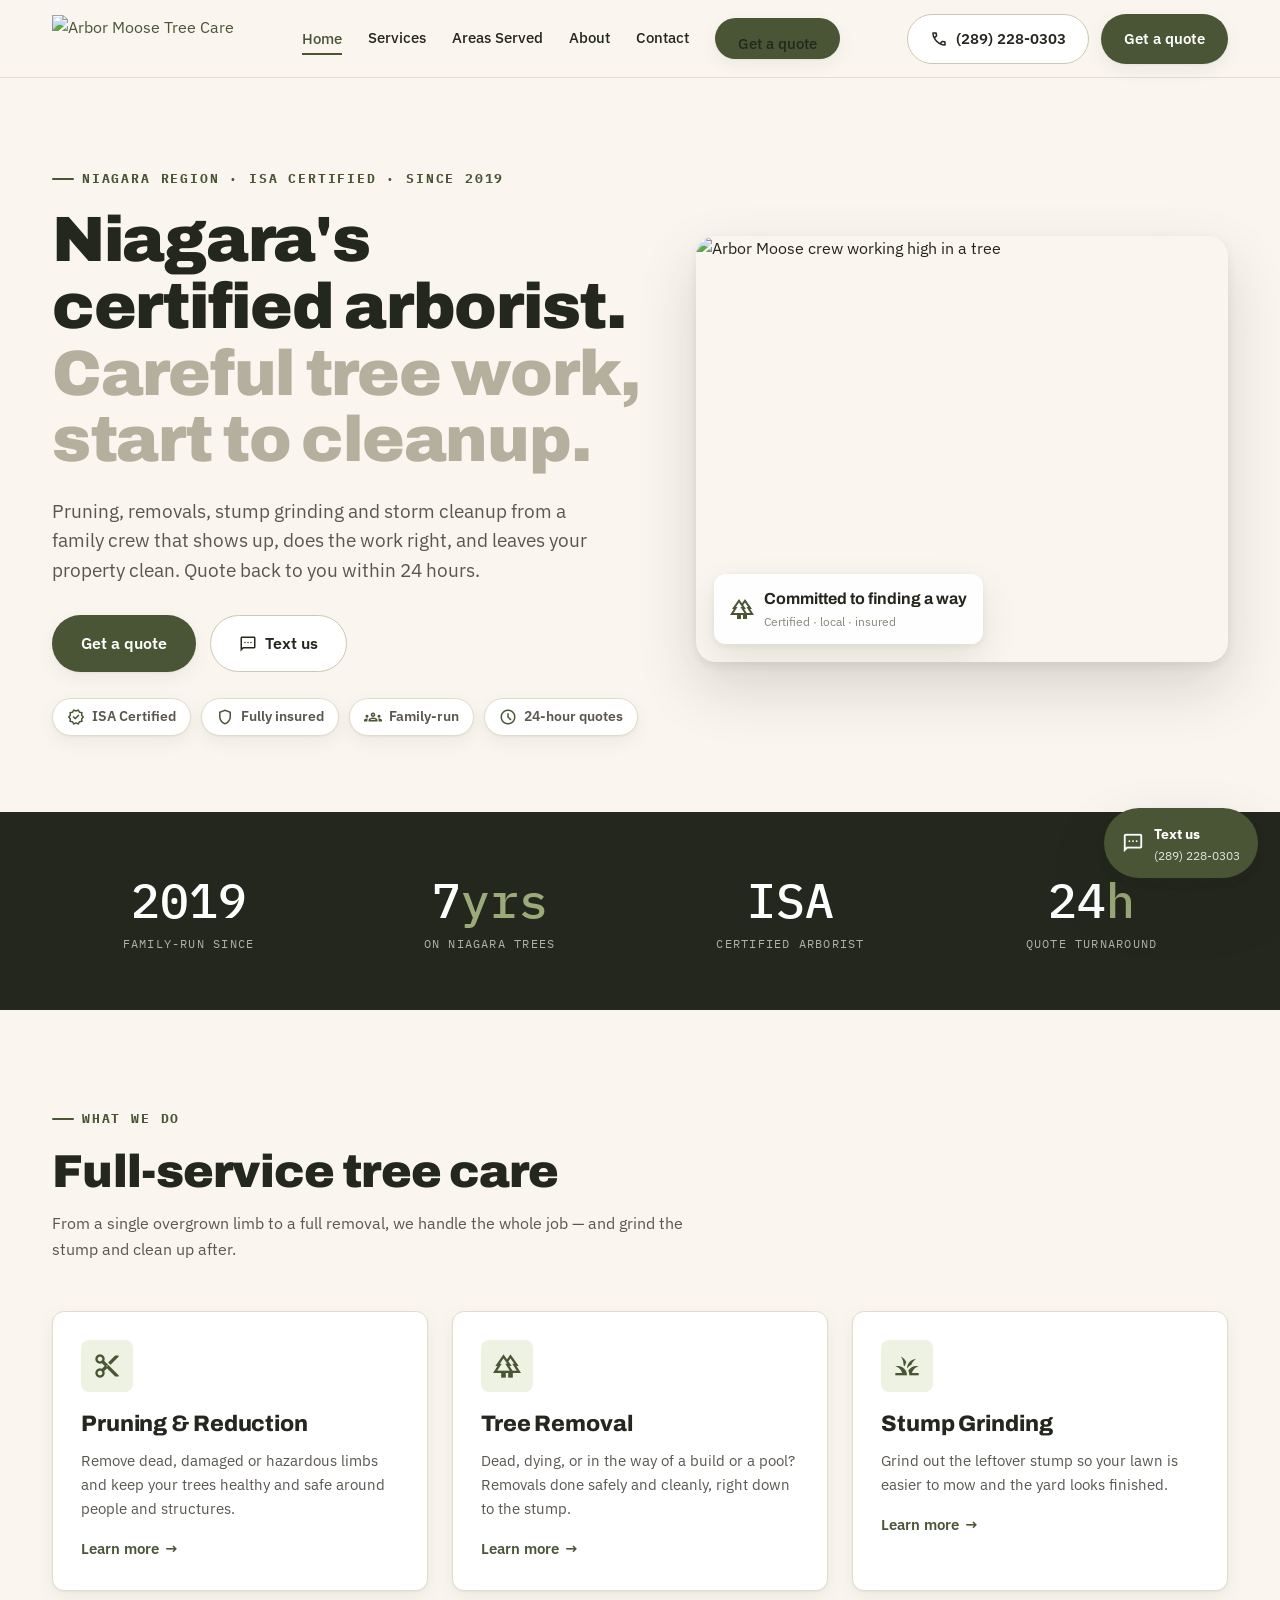
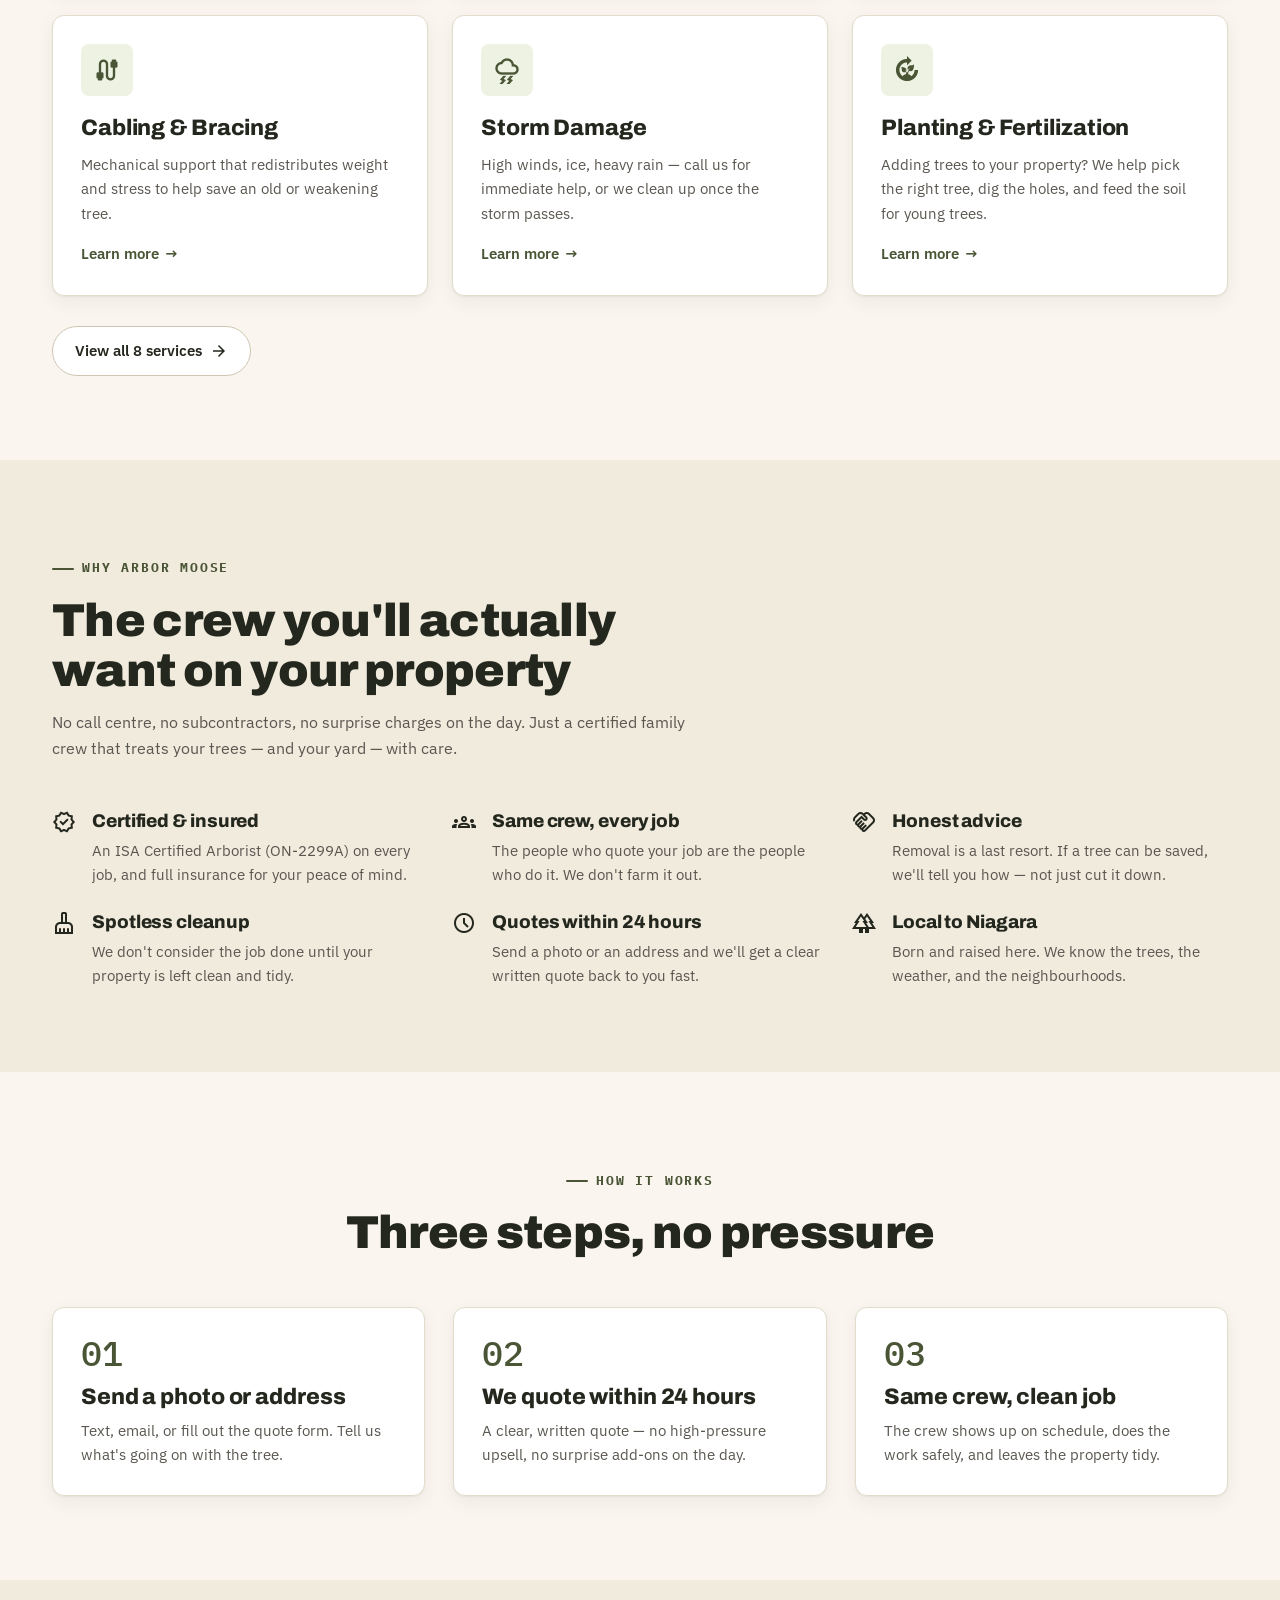
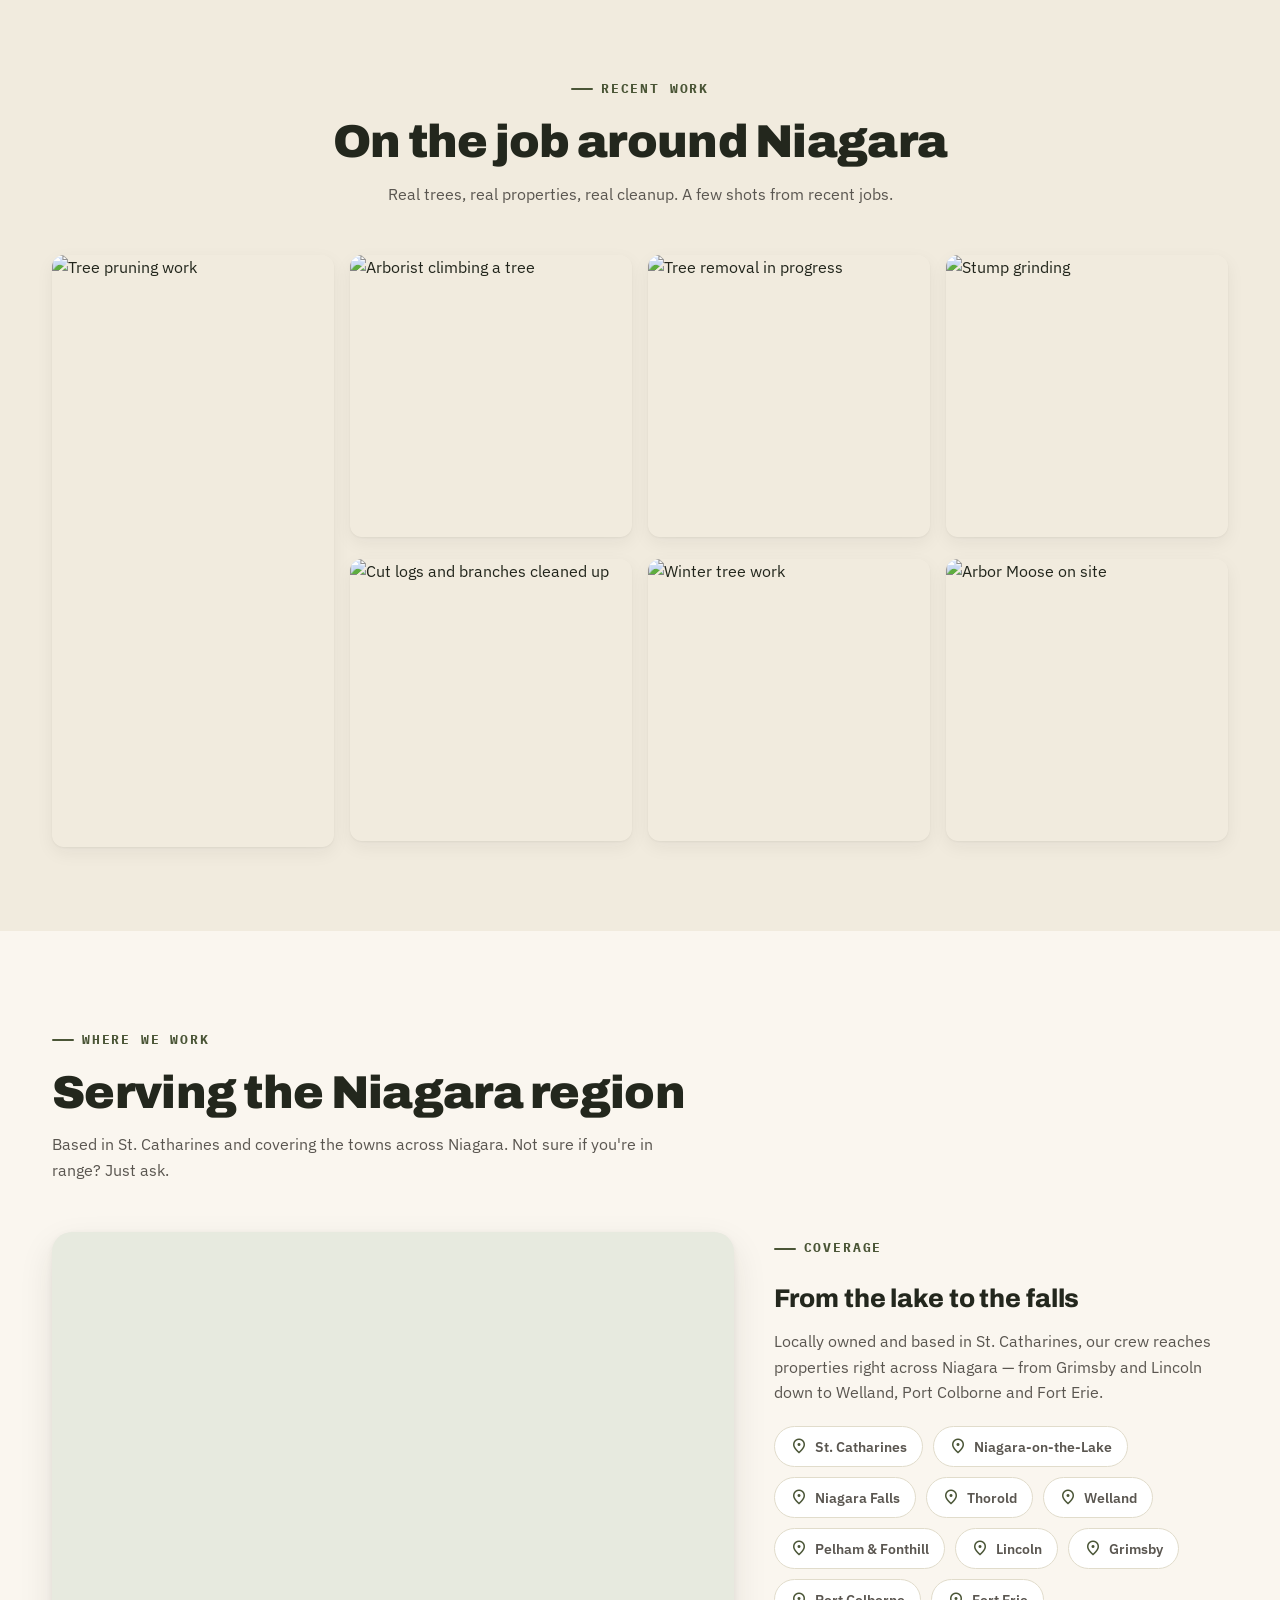
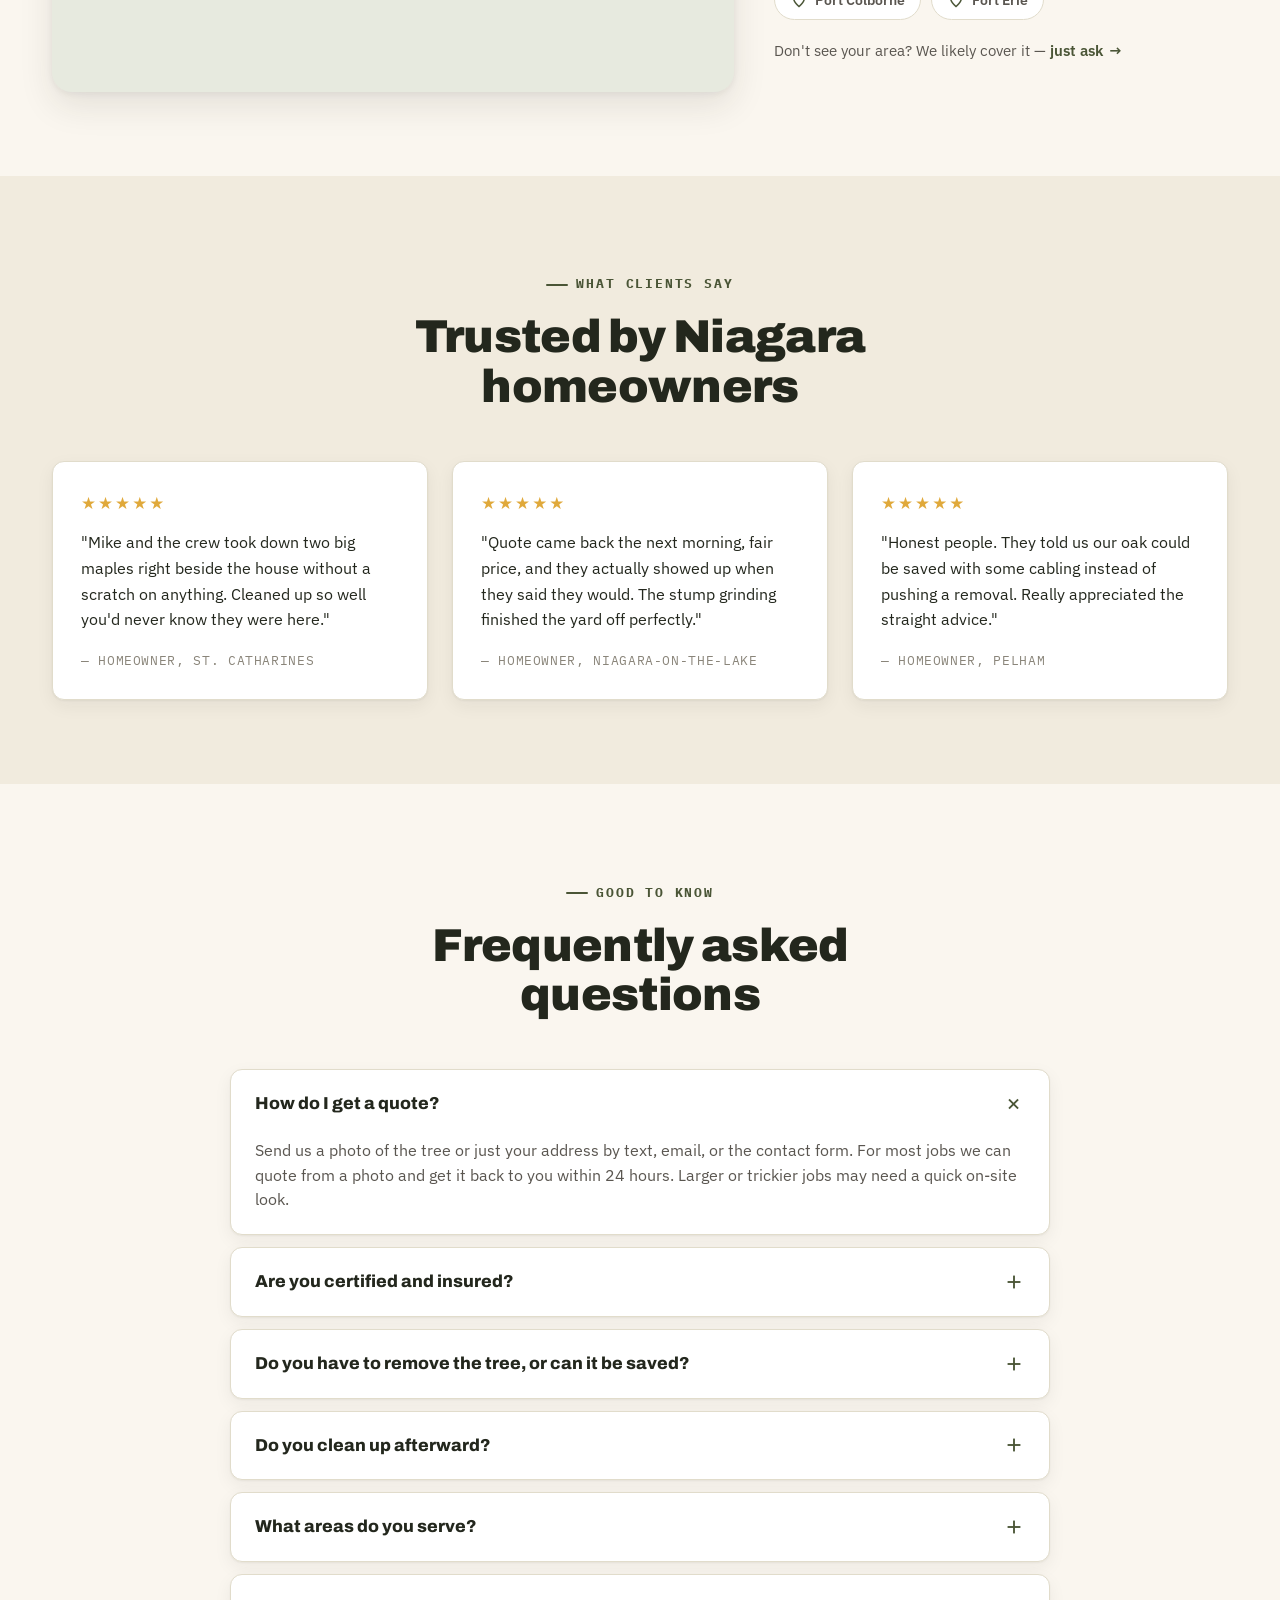
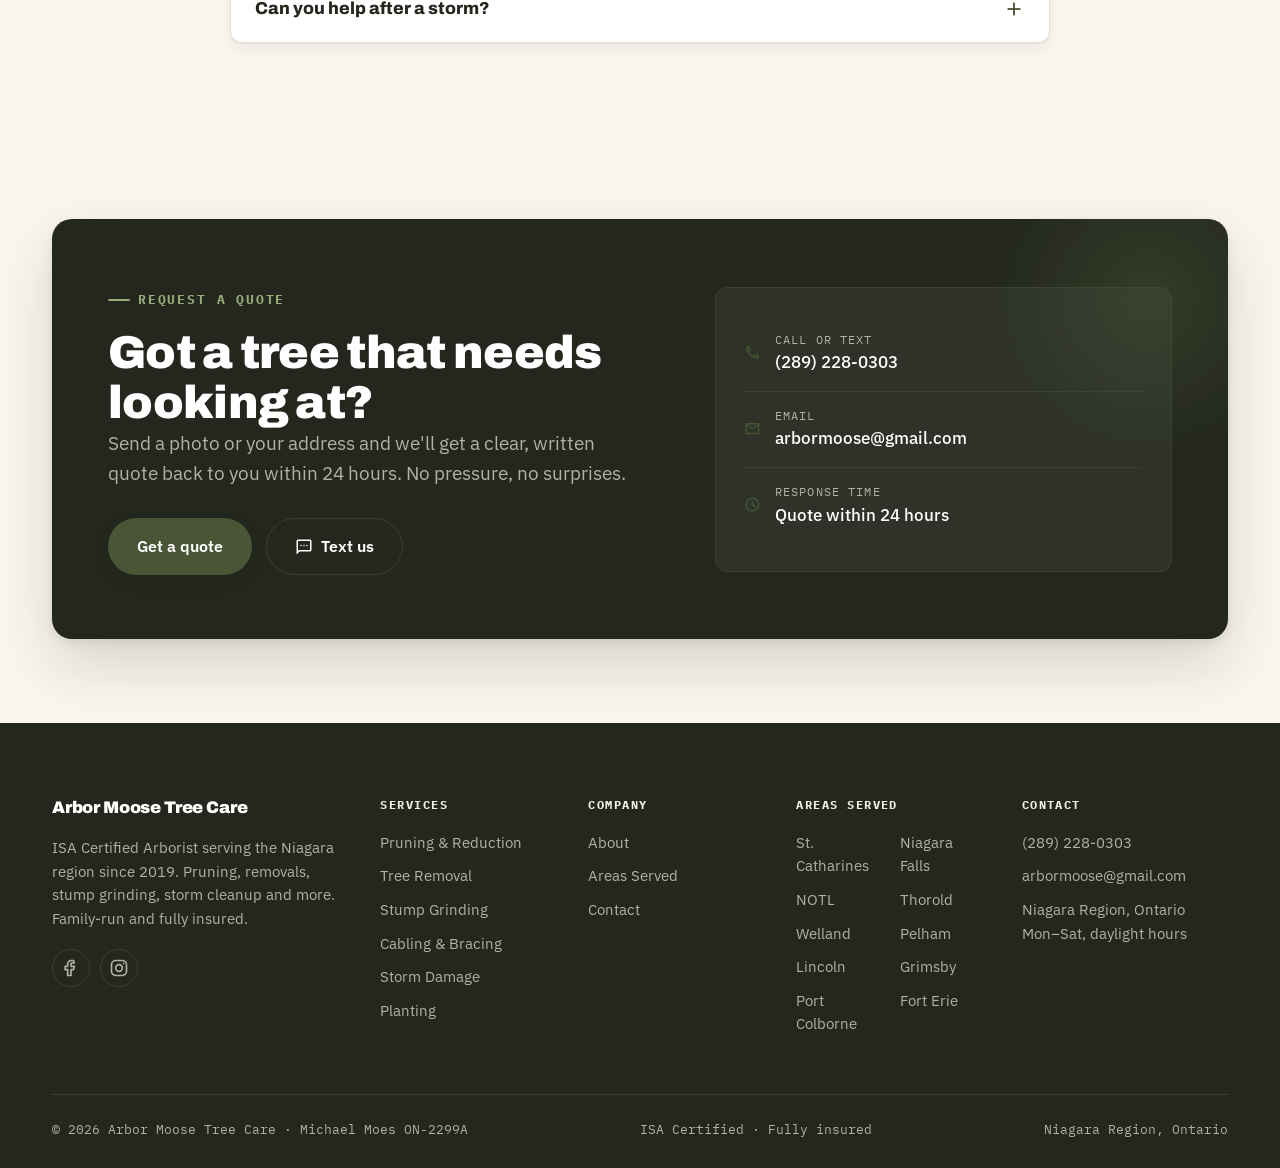
==== commit 96a9e3c3: "Optimize mobile header + spacing" ====
--- a/index.html
+++ b/index.html
@@ -25,6 +25,8 @@
         <a href="areas.html">Areas Served</a>
         <a href="about.html">About</a>
         <a href="contact.html">Contact</a>
+        <a href="tel:2892280303" class="nav-cta-mobile call"><span class="material-symbols-outlined" style="font-size:18px">call</span> (289) 228-0303</a>
+        <a href="contact.html" class="nav-cta-mobile btn btn-primary">Get a quote</a>
       </nav>
       <div class="nav-cta">
         <a class="btn btn-outline" href="tel:2892280303"><span class="material-symbols-outlined" style="font-size:18px">call</span> (289) 228-0303</a>
--- a/styles.css
+++ b/styles.css
@@ -17,8 +17,10 @@
   --brand-deep:   #2f3722;
   --brand-soft:   #e8e3d0;
   --brand-tint:   #eef2e3;
-  --leaf:         #6f8f3f;
-  --leaf-dk:      #3f7d1e;
+  /* Single accent green = the button green. leaf/leaf-dk kept as aliases. */
+  --leaf:         #4a5536;
+  --leaf-dk:      #4a5536;
+  --brand-on-dark:#9caa7a;  /* lightened olive — only for green text on dark panels (olive is unreadable there) */
 
   /* Text */
   --ink:        #23271d;
@@ -124,7 +126,8 @@
 .nav-links a:hover { color: var(--brand); }
 .nav-links a.active { color: var(--brand); border-bottom: 2px solid var(--leaf); margin-top: 4px; }
 .nav-cta { display: flex; align-items: center; gap: 12px; }
-.menu-toggle { display: none; background: none; border: none; cursor: pointer; font-family: var(--font-mono); font-size: 0.8rem; font-weight: 700; text-transform: uppercase; letter-spacing: 0.1em; color: var(--ink); }
+.menu-toggle { display: none; background: none; border: none; cursor: pointer; font-family: var(--font-mono); font-size: 0.8rem; font-weight: 700; text-transform: uppercase; letter-spacing: 0.1em; color: var(--ink); padding: 8px 4px; }
+.nav-cta-mobile { display: none; }
 
 /* ---------- Buttons ---------- */
 .btn {
@@ -173,7 +176,7 @@
 .stats-grid { display: grid; grid-template-columns: repeat(4, 1fr); gap: 28px; }
 .stat { text-align: center; }
 .stat .num { font-family: var(--font-mono); font-weight: 500; font-size: clamp(2.2rem, 4vw, 3rem); color: #fff; line-height: 1; }
-.stat .num .u { color: var(--leaf); }
+.stat .num .u { color: var(--brand-on-dark); }
 .stat .cap { display: block; margin-top: 10px; font-family: var(--font-mono); font-size: 0.78rem; text-transform: uppercase; letter-spacing: 0.1em; color: var(--coal-muted); }
 
 /* ---------- Trust strip ---------- */
@@ -267,9 +270,9 @@
 
 /* ---------- Lead block (dark CTA panel) ---------- */
 .lead-block { background: var(--bg-dark); border-radius: var(--radius-lg); padding: 64px 56px; display: grid; grid-template-columns: 1.1fr 0.9fr; gap: 48px; align-items: center; box-shadow: var(--shadow-lg); position: relative; overflow: hidden; }
-.lead-block::after { content: ""; position: absolute; right: -80px; top: -80px; width: 320px; height: 320px; background: radial-gradient(circle, rgba(111,143,63,.35), transparent 70%); }
-.lead-block .eyebrow { color: var(--leaf); }
-.lead-block .eyebrow::before { background: var(--leaf); }
+.lead-block::after { content: ""; position: absolute; right: -80px; top: -80px; width: 320px; height: 320px; background: radial-gradient(circle, rgba(74,85,54,.45), transparent 70%); }
+.lead-block .eyebrow { color: var(--brand-on-dark); }
+.lead-block .eyebrow::before { background: var(--brand-on-dark); }
 .lead-block h2 { color: #fff; }
 .lead-block p { color: var(--coal-muted); position: relative; }
 .lead-card { background: rgba(255,255,255,.05); border: 1px solid var(--coal-line); border-radius: var(--radius); padding: 28px; position: relative; }
@@ -289,13 +292,13 @@
 .field { margin-bottom: 18px; }
 .field label { display: block; font-family: var(--font-mono); font-size: 0.72rem; text-transform: uppercase; letter-spacing: 0.1em; color: var(--ink-soft); margin-bottom: 7px; }
 .field input, .field select, .field textarea { width: 100%; font-family: var(--font-body); font-size: 0.98rem; color: var(--ink); background: var(--bg-app); border: 1px solid var(--hairline-strong); border-radius: var(--radius-sm); padding: 12px 14px; }
-.field input:focus, .field select:focus, .field textarea:focus { outline: none; border-color: var(--leaf); box-shadow: 0 0 0 3px rgba(111,143,63,.16); }
+.field input:focus, .field select:focus, .field textarea:focus { outline: none; border-color: var(--brand); box-shadow: 0 0 0 3px rgba(74,85,54,.18); }
 .field textarea { resize: vertical; min-height: 120px; }
 
 /* ---------- CTA final dark ---------- */
 .cta-final { background: var(--bg-dark); text-align: center; }
-.cta-final .eyebrow { color: var(--leaf); justify-content: center; }
-.cta-final .eyebrow::before { background: var(--leaf); }
+.cta-final .eyebrow { color: var(--brand-on-dark); justify-content: center; }
+.cta-final .eyebrow::before { background: var(--brand-on-dark); }
 .cta-final h2 { color: #fff; margin-bottom: 16px; }
 .cta-final p { color: var(--coal-muted); margin: 0 auto; }
 .cta-final .btn-row { justify-content: center; }
@@ -342,12 +345,21 @@
   .gallery { grid-template-columns: repeat(2, 1fr); }
   .gallery .g-item.tall { grid-row: span 1; aspect-ratio: 1/1; }
   .lead-block { padding: 44px 32px; }
-  .nav-links, .nav-cta .btn-quote-label { display: none; }
+  .nav-links { display: none; }
+  .nav-cta .btn { display: none; }            /* hide header call + quote pills on mobile */
   .menu-toggle { display: inline-block; }
-  .nav-links.open { display: flex; position: absolute; top: 78px; left: 0; right: 0; flex-direction: column; align-items: flex-start; background: var(--bg-app); border-bottom: 1px solid var(--hairline); padding: 20px 32px; gap: 18px; box-shadow: var(--shadow-md); }
+  .nav-links.open { display: flex; position: absolute; top: 78px; left: 0; right: 0; flex-direction: column; align-items: stretch; background: var(--bg-app); border-bottom: 1px solid var(--hairline); padding: 16px 20px 22px; gap: 4px; box-shadow: var(--shadow-md); }
+  .nav-links.open a { padding: 12px 6px; font-size: 1.08rem; border-bottom: 1px solid var(--hairline); }
+  .nav-links.open a.active { border-bottom: 1px solid var(--hairline); margin-top: 0; }
+  .nav-links.open .nav-cta-mobile { display: inline-flex; }
+  .nav-links.open .nav-cta-mobile.call { gap: 8px; align-items: center; font-weight: 600; color: var(--brand); border-bottom: none; margin-top: 8px; }
+  .nav-links.open .btn { display: inline-flex; width: 100%; justify-content: center; border-bottom: none; margin-top: 6px; }
 }
 @media (max-width: 560px) {
   .container { padding: 0 20px; }
+  section { padding: 60px 0 52px; }
+  .hero { padding: 52px 0 44px; }
+  .section-head { margin-bottom: 32px; }
   .grid-3, .grid-2, .grid-4, .steps, .trust-grid, .testi-grid, .foot { grid-template-columns: 1fr; }
   .stats-grid { grid-template-columns: 1fr 1fr; gap: 32px 20px; }
   .gallery { grid-template-columns: 1fr 1fr; }
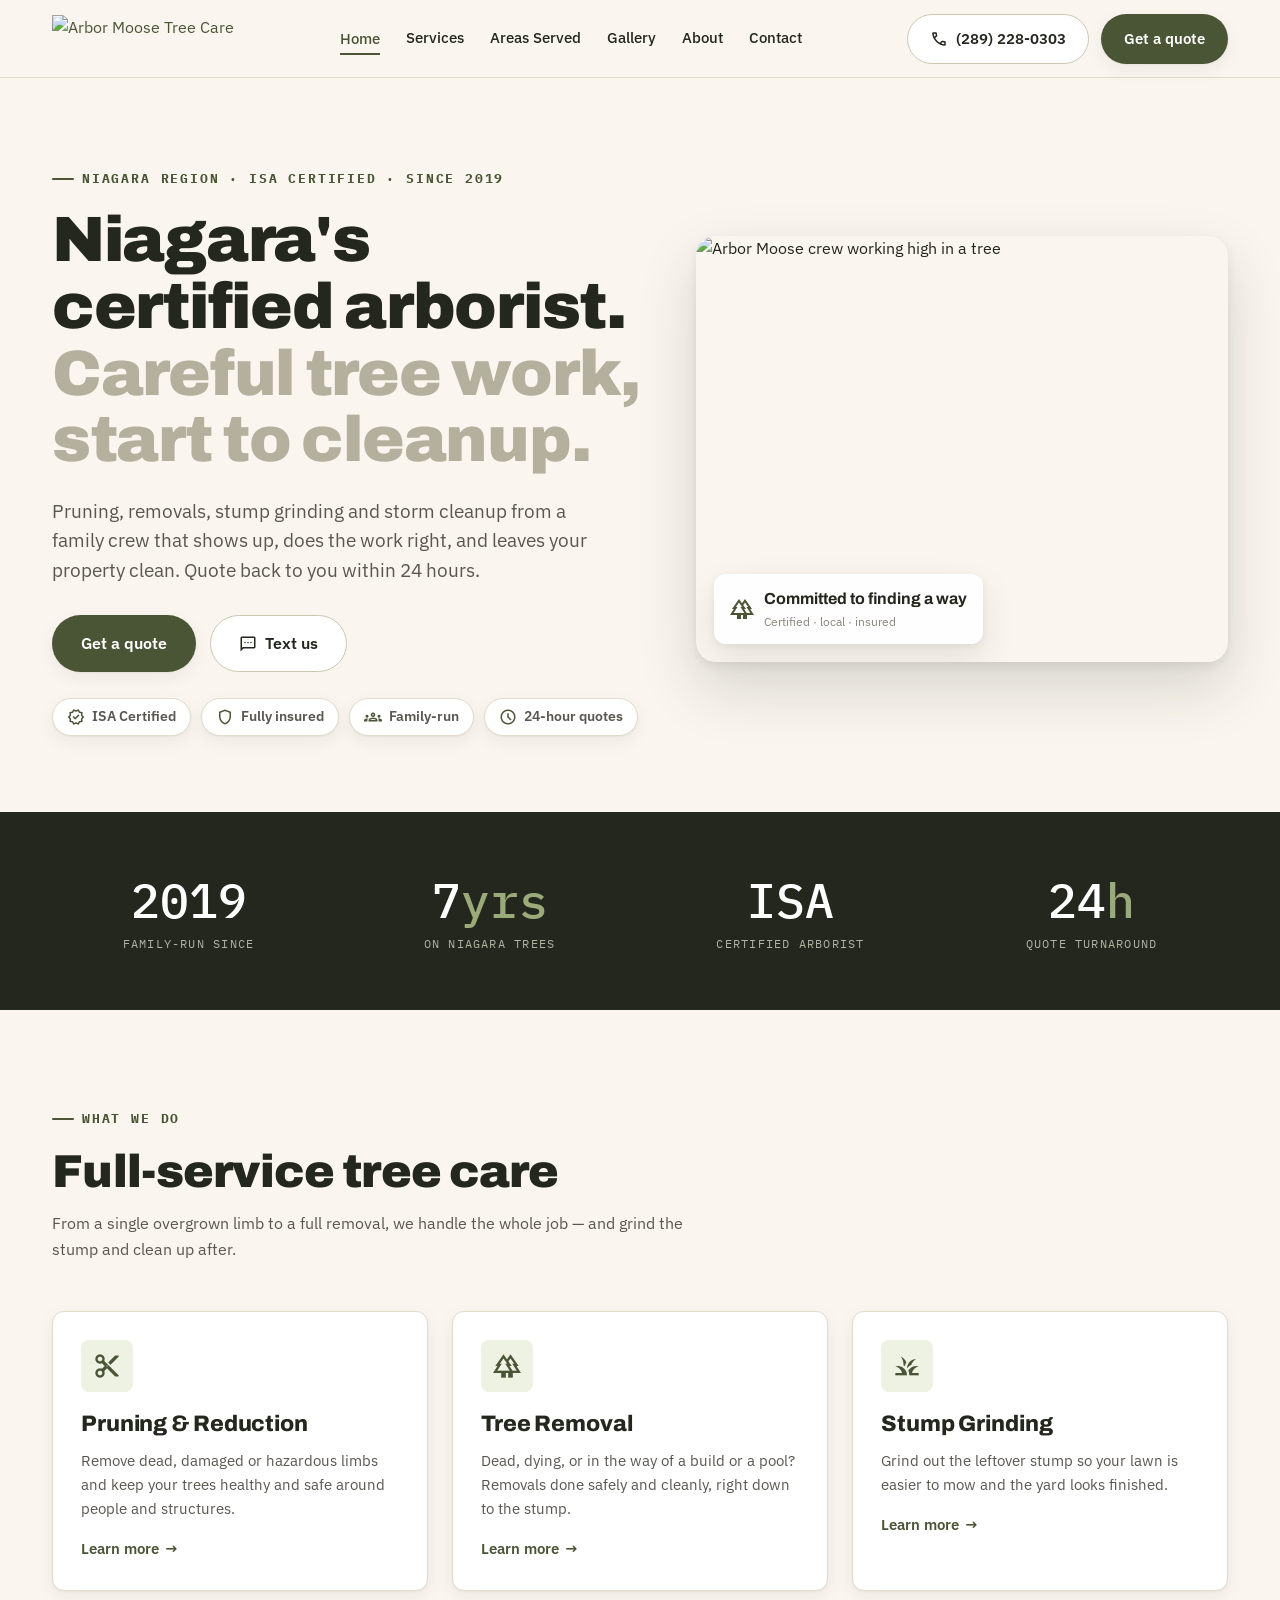
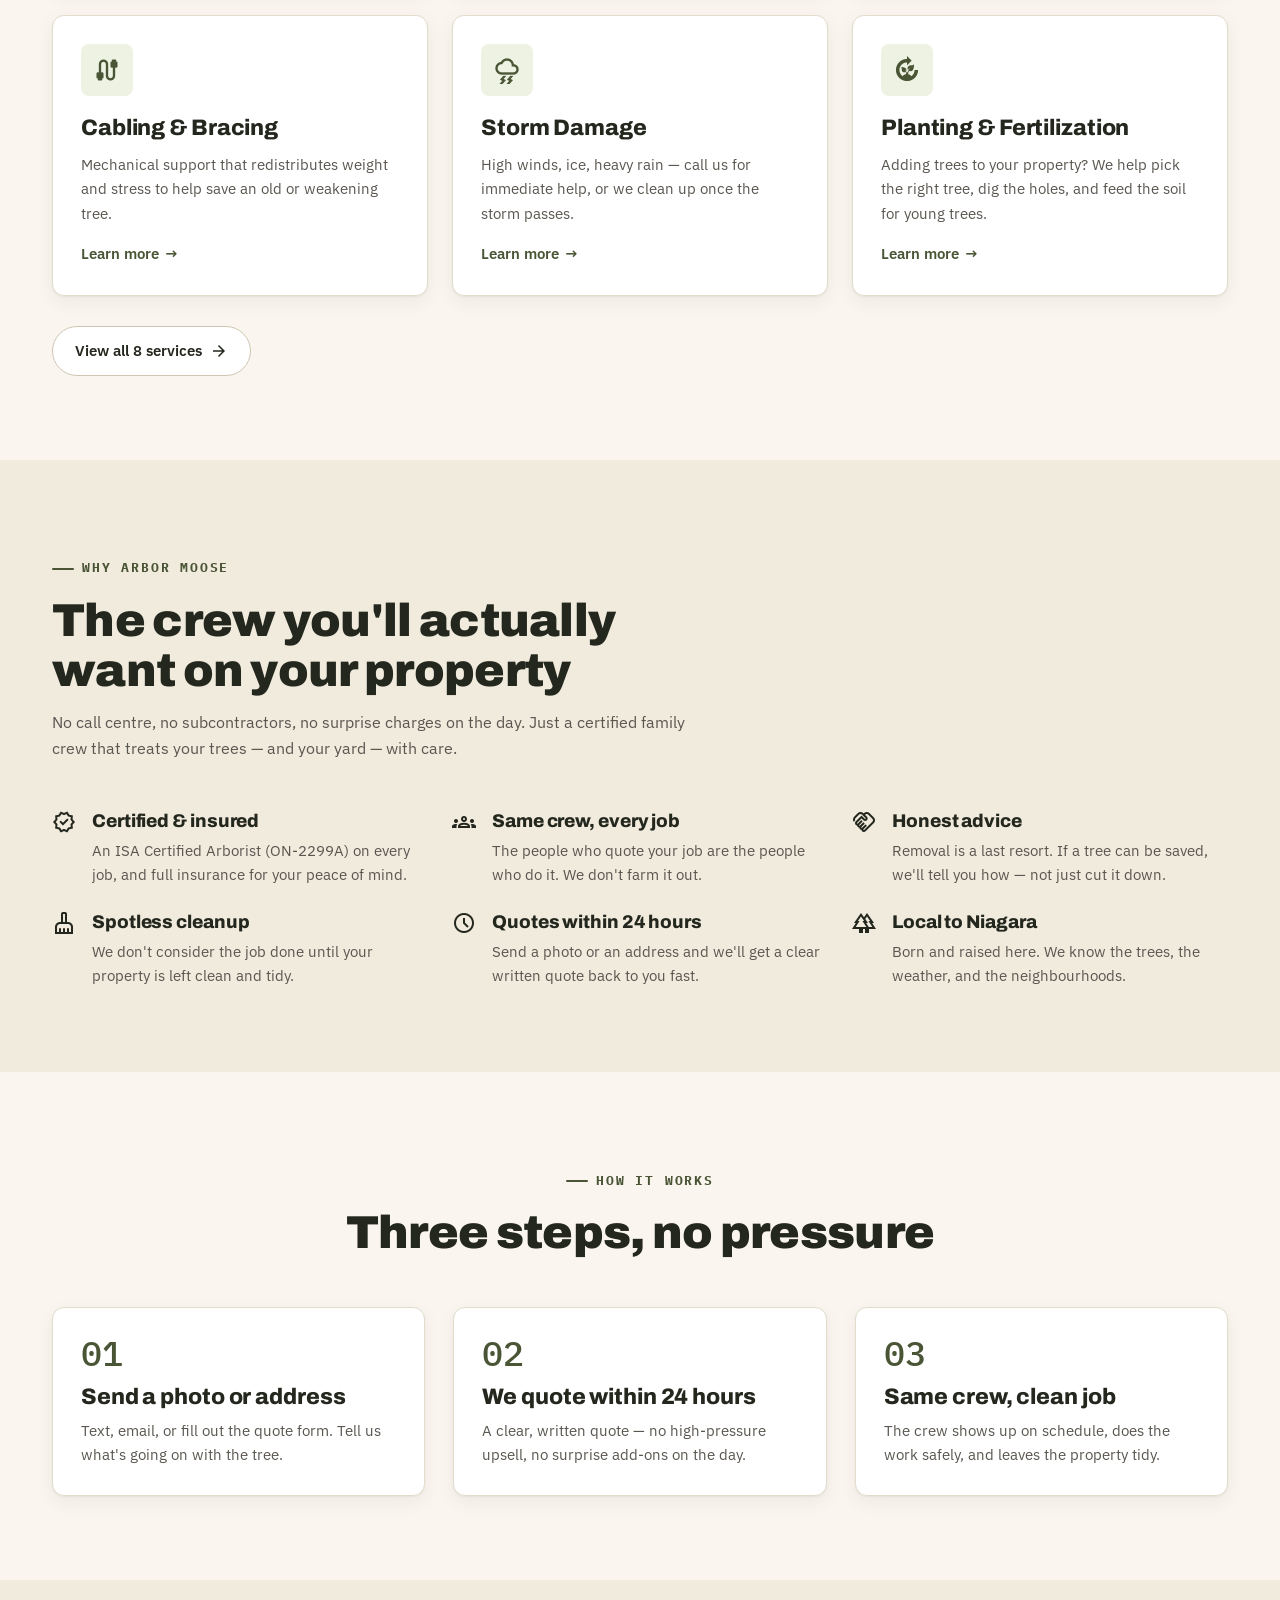
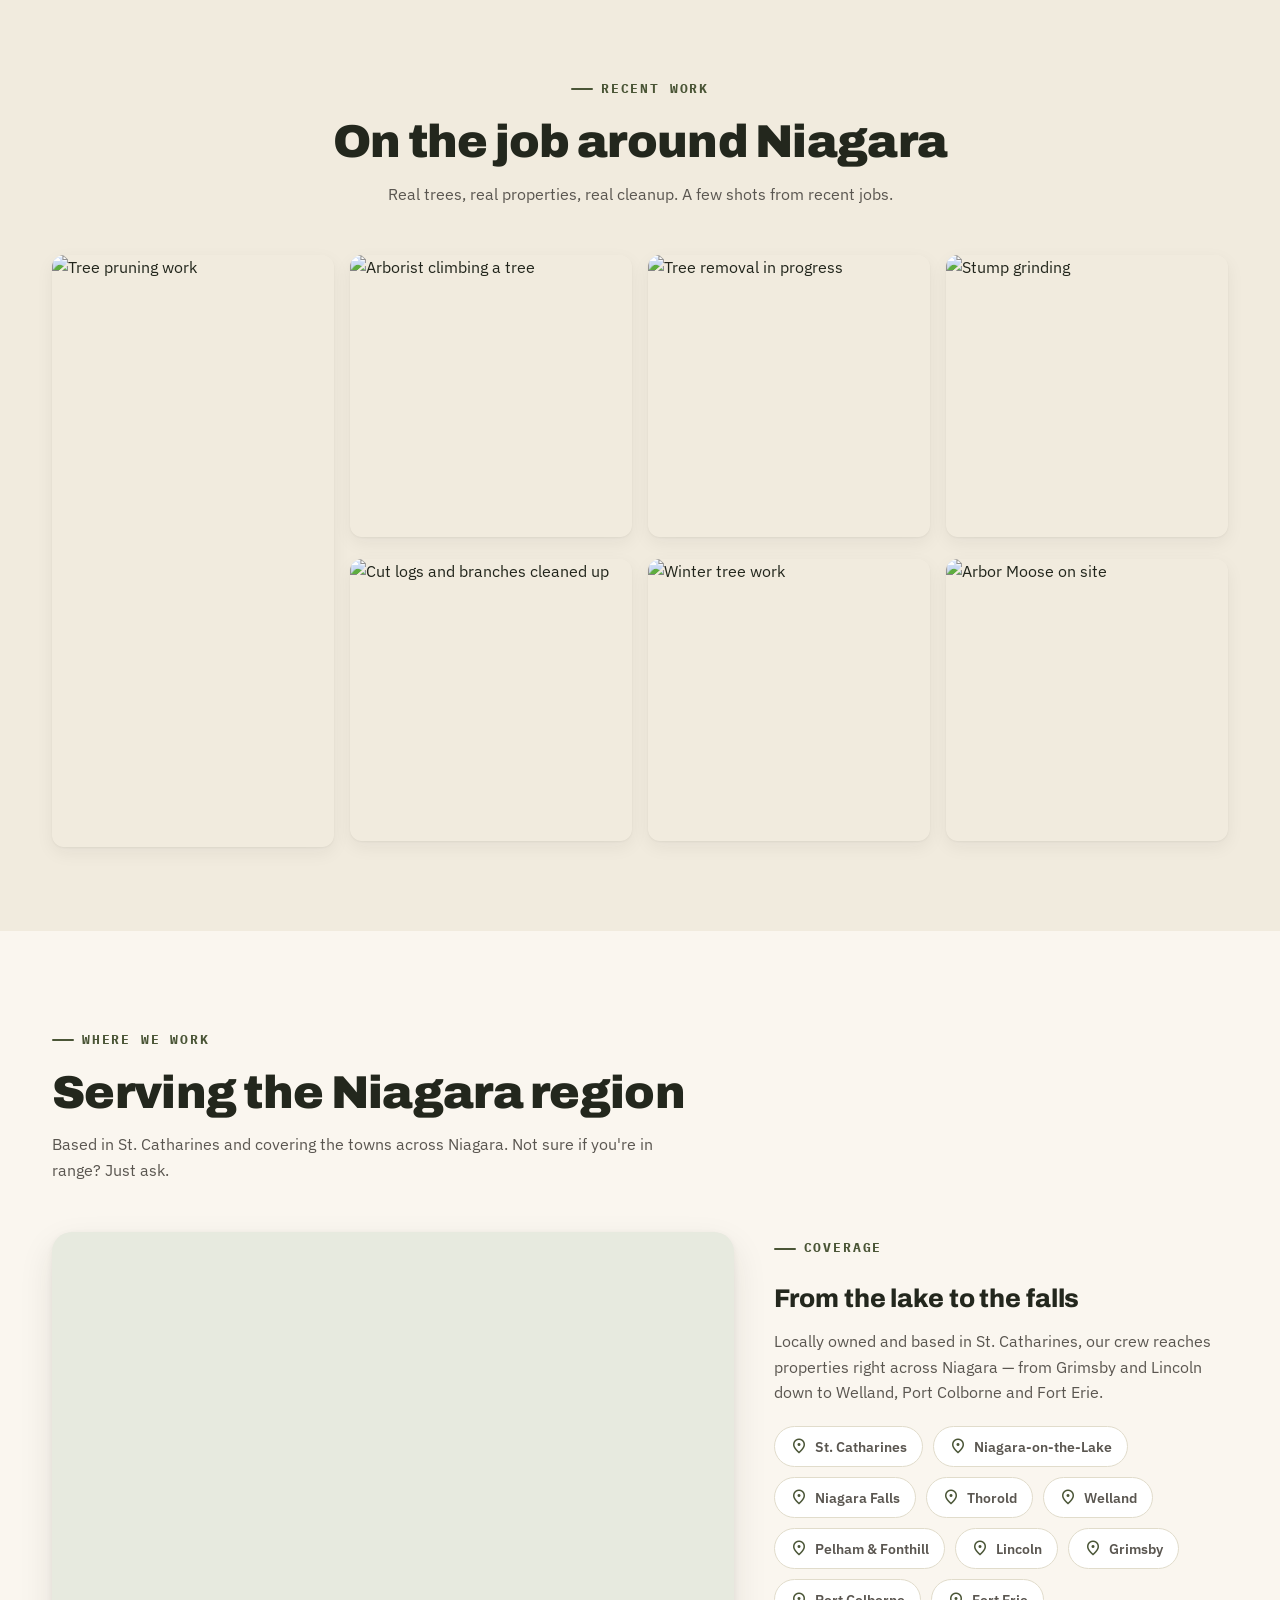
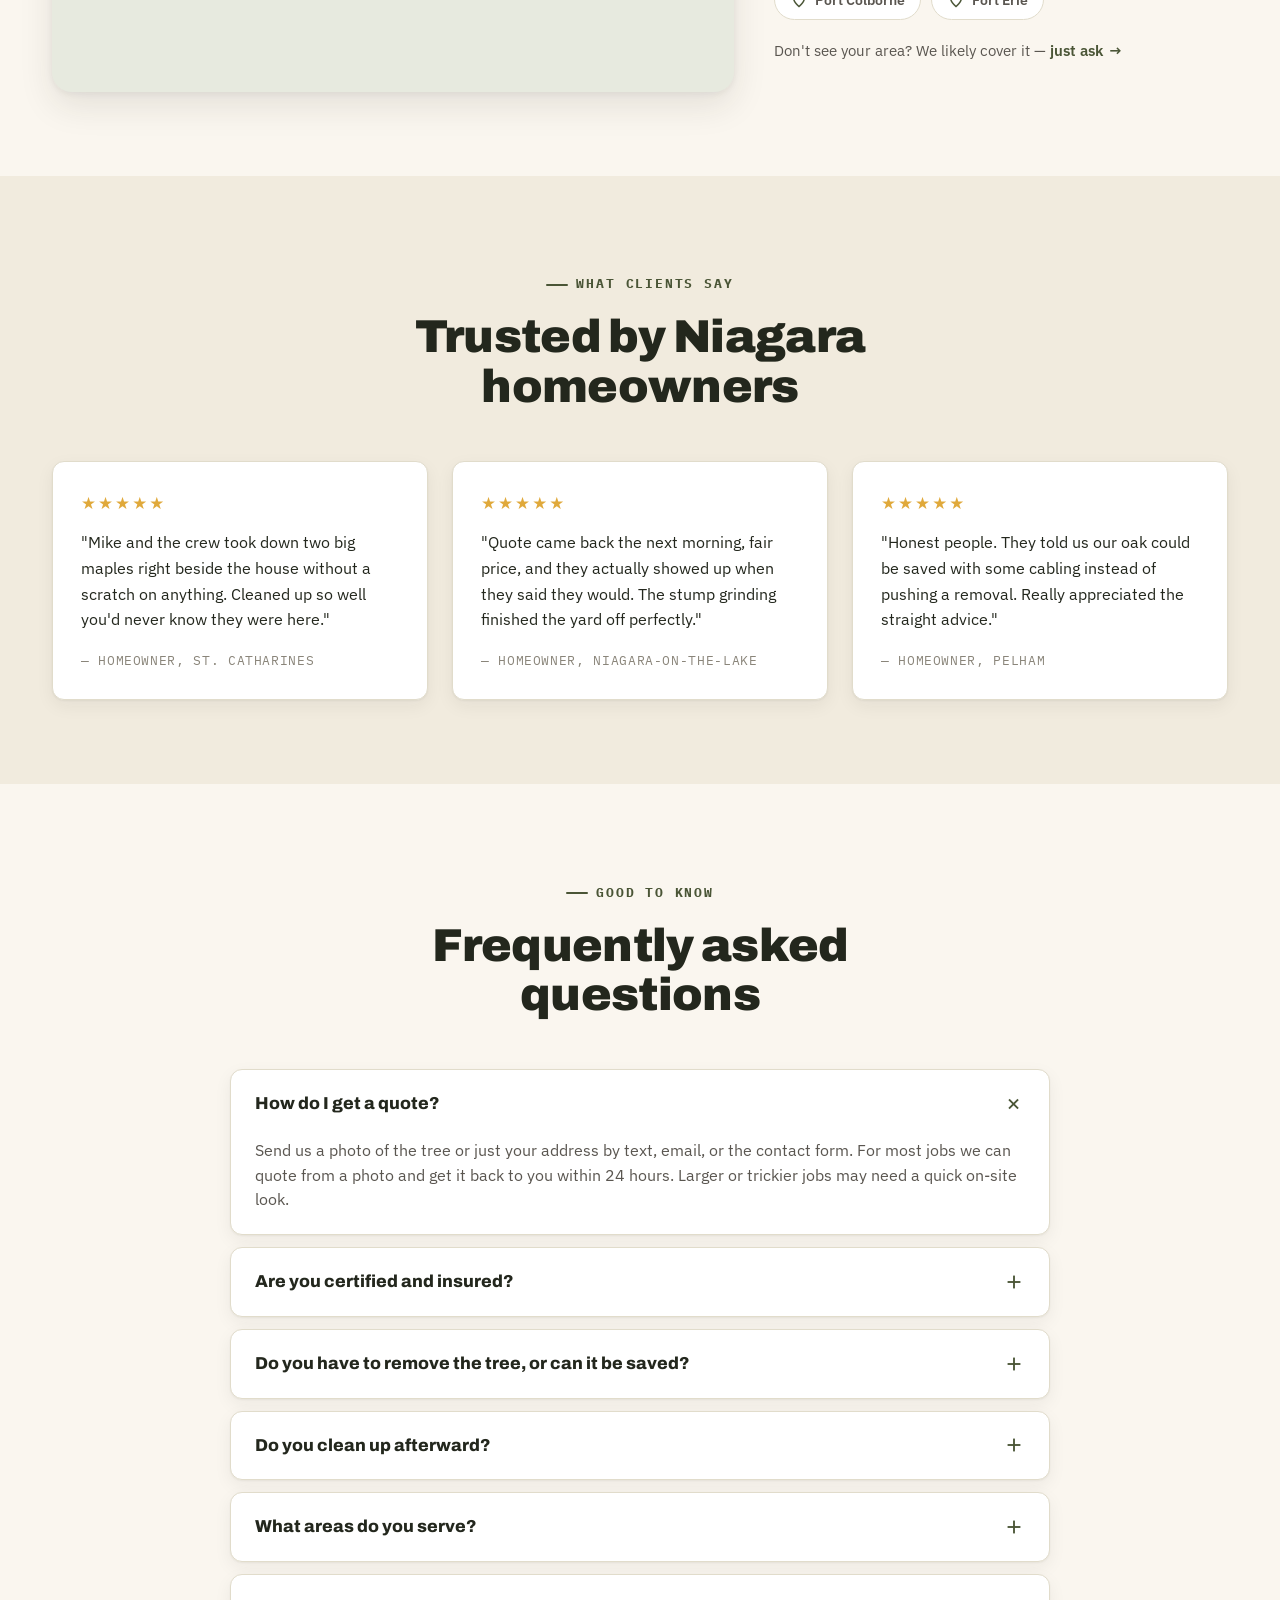
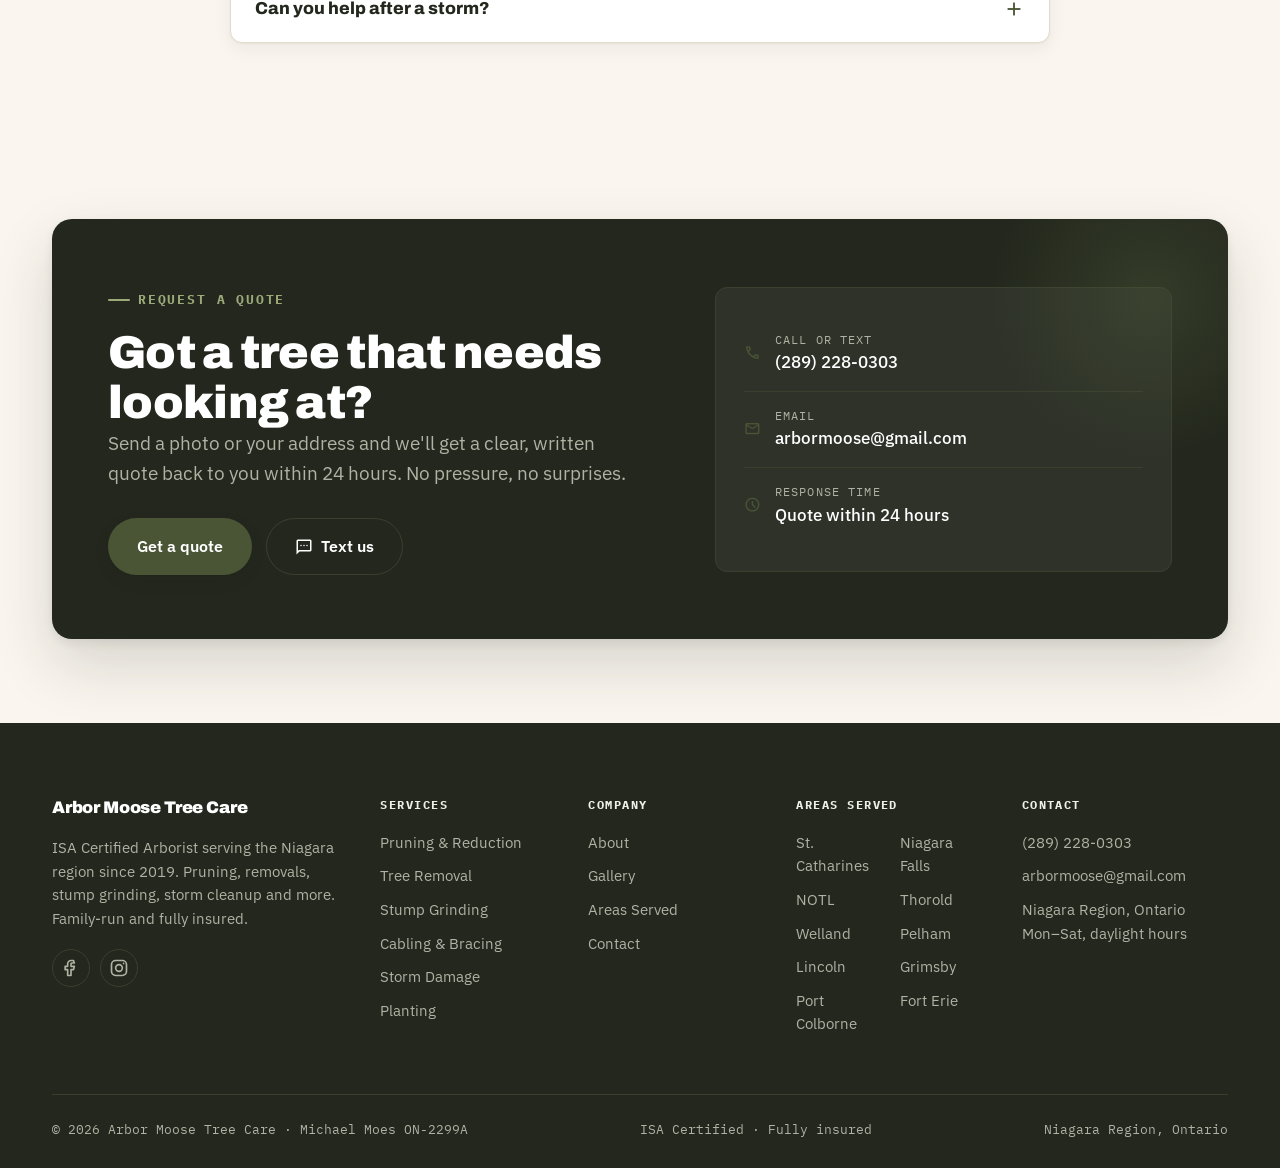
==== commit d7375118: "Add Gallery page; hamburger icon; fix duplicate header CTA; sticky button reveal" ====
--- a/index.html
+++ b/index.html
@@ -23,6 +23,7 @@
         <a href="index.html" class="active">Home</a>
         <a href="services.html">Services</a>
         <a href="areas.html">Areas Served</a>
+        <a href="gallery.html">Gallery</a>
         <a href="about.html">About</a>
         <a href="contact.html">Contact</a>
         <a href="tel:2892280303" class="nav-cta-mobile call"><span class="material-symbols-outlined" style="font-size:18px">call</span> (289) 228-0303</a>
@@ -31,7 +32,7 @@
       <div class="nav-cta">
         <a class="btn btn-outline" href="tel:2892280303"><span class="material-symbols-outlined" style="font-size:18px">call</span> (289) 228-0303</a>
         <a class="btn btn-primary" href="contact.html">Get a quote</a>
-        <button class="menu-toggle" aria-label="Menu">Menu</button>
+        <button class="menu-toggle" aria-label="Menu"><span class="material-symbols-outlined">menu</span></button>
       </div>
     </div>
   </header>
@@ -259,6 +260,7 @@
         <div>
           <h5>Company</h5>
           <a href="about.html">About</a>
+          <a href="gallery.html">Gallery</a>
           <a href="areas.html">Areas Served</a>
           <a href="contact.html">Contact</a>
         </div>
--- a/styles.css
+++ b/styles.css
@@ -126,8 +126,9 @@
 .nav-links a:hover { color: var(--brand); }
 .nav-links a.active { color: var(--brand); border-bottom: 2px solid var(--leaf); margin-top: 4px; }
 .nav-cta { display: flex; align-items: center; gap: 12px; }
-.menu-toggle { display: none; background: none; border: none; cursor: pointer; font-family: var(--font-mono); font-size: 0.8rem; font-weight: 700; text-transform: uppercase; letter-spacing: 0.1em; color: var(--ink); padding: 8px 4px; }
-.nav-cta-mobile { display: none; }
+.menu-toggle { display: none; background: none; border: none; cursor: pointer; color: var(--ink); padding: 6px; line-height: 0; }
+.menu-toggle .material-symbols-outlined { font-size: 32px; display: block; }
+.nav-links .nav-cta-mobile { display: none; }   /* mobile-only CTAs, hidden on desktop (beats .btn) */
 
 /* ---------- Buttons ---------- */
 .btn {
@@ -323,8 +324,9 @@
 .foot-bottom a:hover { color: #fff; }
 
 /* ---------- SMS floating button ---------- */
-.sms-fab { position: fixed; right: 22px; bottom: 22px; z-index: 200; display: inline-flex; align-items: center; gap: 10px; background: var(--brand); color: #fff; padding: 13px 18px; border-radius: var(--radius-pill); box-shadow: var(--shadow-lg); transition: transform 200ms var(--ease-out), background 200ms var(--ease-out); }
-.sms-fab:hover { background: var(--brand-bright); transform: translateY(-2px); }
+.sms-fab { position: fixed; right: 22px; bottom: 22px; z-index: 200; display: inline-flex; align-items: center; gap: 10px; background: var(--brand); color: #fff; padding: 13px 18px; border-radius: var(--radius-pill); box-shadow: var(--shadow-lg); opacity: 0; visibility: hidden; transform: translateY(14px); transition: opacity 260ms var(--ease-out), transform 260ms var(--ease-out), background 200ms var(--ease-out); }
+.sms-fab.visible { opacity: 1; visibility: visible; transform: translateY(0); }
+.sms-fab.visible:hover { background: var(--brand-bright); transform: translateY(-2px); }
 .sms-fab .material-symbols-outlined { font-size: 22px; }
 .sms-fab b { font-size: 0.9rem; line-height: 1.1; }
 .sms-fab small { display: block; font-size: 0.72rem; opacity: .85; }
